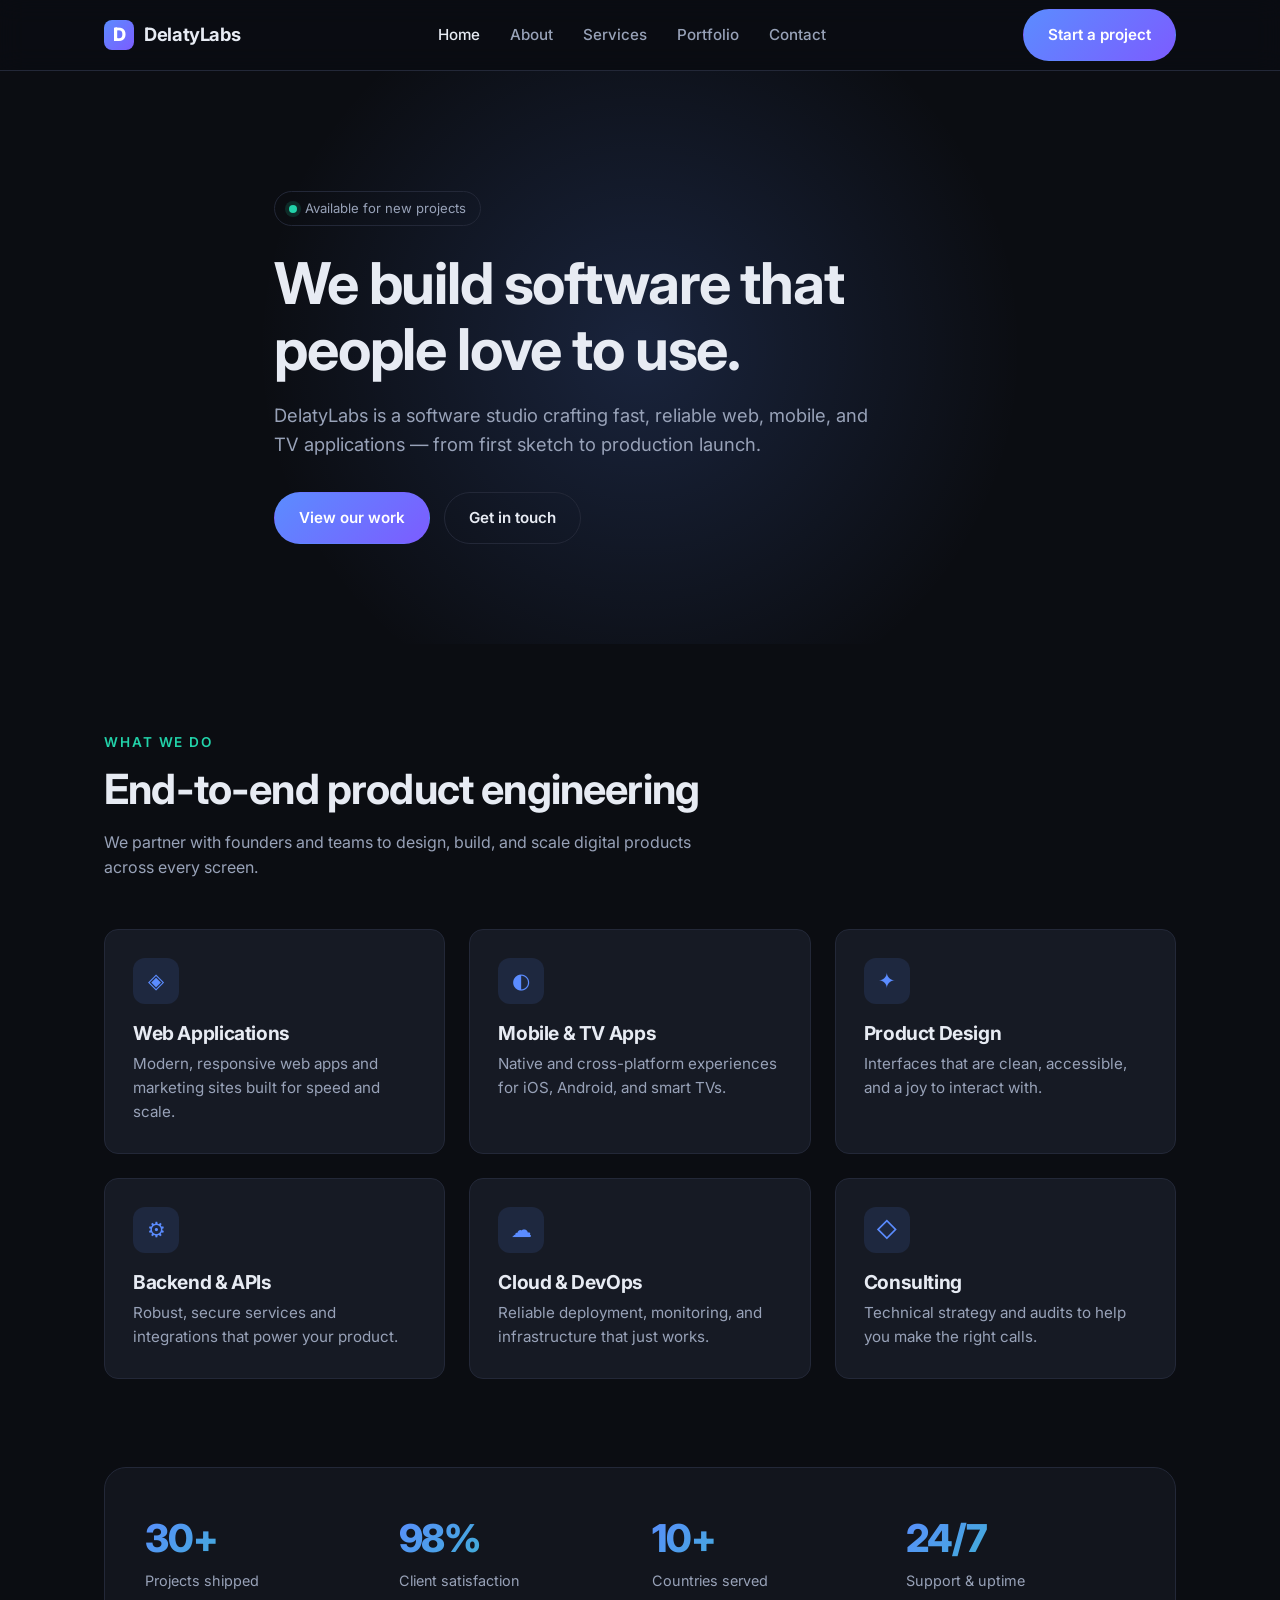
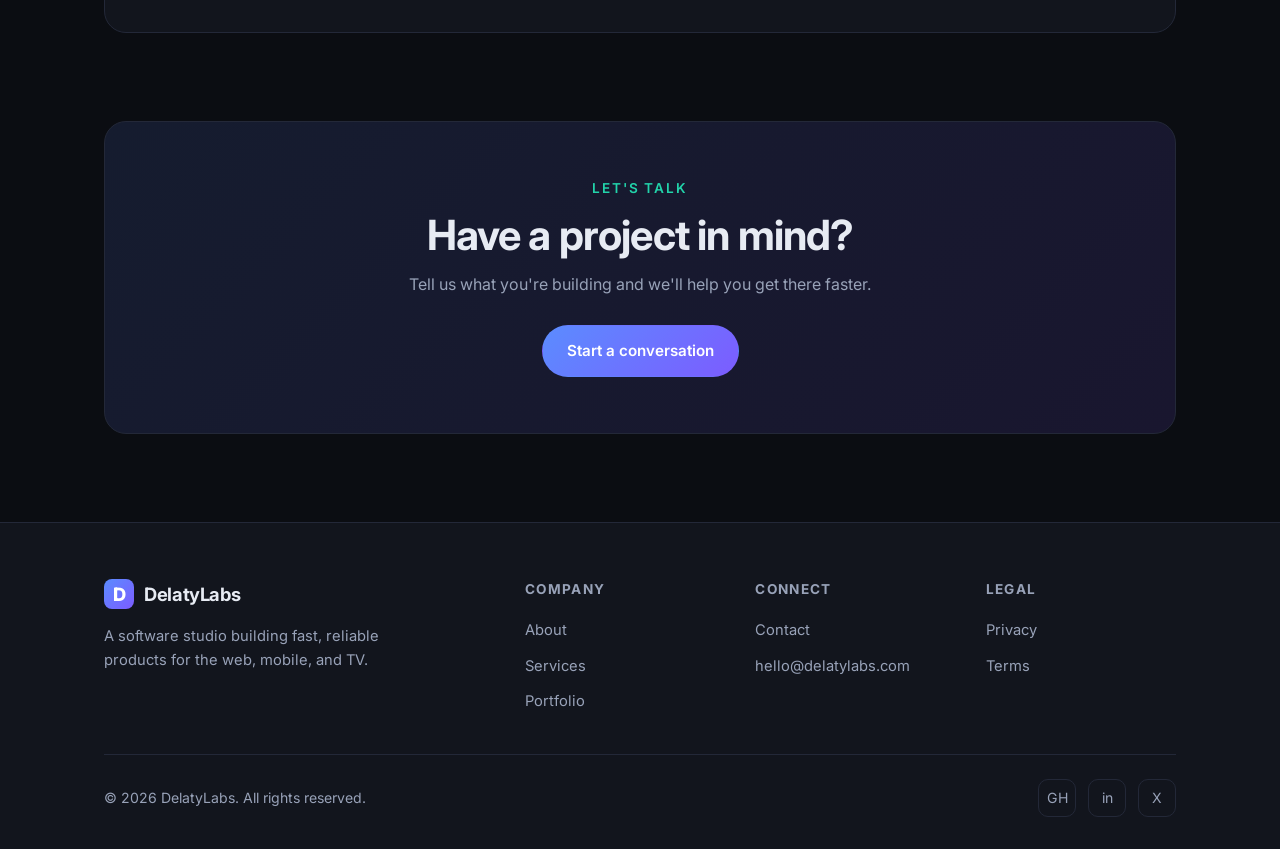
==== index.html @ 39e1c79d "feat: initial DelatyLabs company website (home, about, services, portfolio, contact)" ====
<!DOCTYPE html>
<html lang="en">
  <head>
    <meta charset="UTF-8" />
    <meta name="viewport" content="width=device-width, initial-scale=1.0" />
    <title>DelatyLabs — Software Studio</title>
    <meta
      name="description"
      content="DelatyLabs is a software studio building web, mobile, and TV applications with a focus on quality, speed, and craft."
    />
    <link rel="preconnect" href="https://fonts.googleapis.com" />
    <link rel="preconnect" href="https://fonts.gstatic.com" crossorigin />
    <link
      href="https://fonts.googleapis.com/css2?family=Inter:wght@400;500;600;700;800&display=swap"
      rel="stylesheet"
    />
    <link rel="stylesheet" href="css/styles.css" />
  </head>
  <body>
    <header class="site-header">
      <div class="container nav">
        <a href="index.html" class="brand">
          <span class="logo">D</span>
          DelatyLabs
        </a>
        <ul class="nav-links">
          <li><a href="index.html">Home</a></li>
          <li><a href="about.html">About</a></li>
          <li><a href="services.html">Services</a></li>
          <li><a href="portfolio.html">Portfolio</a></li>
          <li><a href="contact.html">Contact</a></li>
        </ul>
        <div class="nav-cta">
          <a href="contact.html" class="btn btn-primary">Start a project</a>
          <button class="nav-toggle" aria-label="Toggle menu">
            <svg viewBox="0 0 24 24" fill="none" stroke="currentColor" stroke-width="2">
              <line x1="3" y1="6" x2="21" y2="6" />
              <line x1="3" y1="12" x2="21" y2="12" />
              <line x1="3" y1="18" x2="21" y2="18" />
            </svg>
          </button>
        </div>
      </div>
    </header>

    <main>
      <!-- Hero -->
      <section class="hero">
        <div class="container hero-inner">
          <span class="badge"><span class="dot"></span> Available for new projects</span>
          <h1>We build software that people love to use.</h1>
          <p class="lead">
            DelatyLabs is a software studio crafting fast, reliable web, mobile, and TV
            applications — from first sketch to production launch.
          </p>
          <div class="btn-row">
            <a href="portfolio.html" class="btn btn-primary">View our work</a>
            <a href="contact.html" class="btn btn-ghost">Get in touch</a>
          </div>
        </div>
      </section>

      <!-- Services preview -->
      <section>
        <div class="container">
          <div class="section-head">
            <p class="eyebrow">What we do</p>
            <h2>End-to-end product engineering</h2>
            <p>
              We partner with founders and teams to design, build, and scale digital
              products across every screen.
            </p>
          </div>
          <div class="grid grid-3">
            <div class="card reveal">
              <div class="icon">◈</div>
              <h3>Web Applications</h3>
              <p>Modern, responsive web apps and marketing sites built for speed and scale.</p>
            </div>
            <div class="card reveal">
              <div class="icon">◐</div>
              <h3>Mobile & TV Apps</h3>
              <p>Native and cross-platform experiences for iOS, Android, and smart TVs.</p>
            </div>
            <div class="card reveal">
              <div class="icon">✦</div>
              <h3>Product Design</h3>
              <p>Interfaces that are clean, accessible, and a joy to interact with.</p>
            </div>
            <div class="card reveal">
              <div class="icon">⚙</div>
              <h3>Backend & APIs</h3>
              <p>Robust, secure services and integrations that power your product.</p>
            </div>
            <div class="card reveal">
              <div class="icon">☁</div>
              <h3>Cloud & DevOps</h3>
              <p>Reliable deployment, monitoring, and infrastructure that just works.</p>
            </div>
            <div class="card reveal">
              <div class="icon">◇</div>
              <h3>Consulting</h3>
              <p>Technical strategy and audits to help you make the right calls.</p>
            </div>
          </div>
        </div>
      </section>

      <!-- Stats -->
      <section style="padding-top: 0">
        <div class="container">
          <div class="stats reveal">
            <div class="stat"><div class="num">30+</div><div class="label">Projects shipped</div></div>
            <div class="stat"><div class="num">98%</div><div class="label">Client satisfaction</div></div>
            <div class="stat"><div class="num">10+</div><div class="label">Countries served</div></div>
            <div class="stat"><div class="num">24/7</div><div class="label">Support & uptime</div></div>
          </div>
        </div>
      </section>

      <!-- CTA -->
      <section style="padding-top: 0">
        <div class="container">
          <div class="cta-band reveal">
            <p class="eyebrow">Let's talk</p>
            <h2>Have a project in mind?</h2>
            <p style="max-width: 520px; margin: 0 auto 28px">
              Tell us what you're building and we'll help you get there faster.
            </p>
            <a href="contact.html" class="btn btn-primary">Start a conversation</a>
          </div>
        </div>
      </section>
    </main>

    <footer class="site-footer">
      <div class="container">
        <div class="footer-grid">
          <div>
            <a href="index.html" class="brand"><span class="logo">D</span> DelatyLabs</a>
            <p style="margin-top: 16px">
              A software studio building fast, reliable products for the web, mobile, and TV.
            </p>
          </div>
          <div class="footer-col">
            <h4>Company</h4>
            <ul>
              <li><a href="about.html">About</a></li>
              <li><a href="services.html">Services</a></li>
              <li><a href="portfolio.html">Portfolio</a></li>
            </ul>
          </div>
          <div class="footer-col">
            <h4>Connect</h4>
            <ul>
              <li><a href="contact.html">Contact</a></li>
              <li><a href="mailto:hello@delatylabs.com">hello@delatylabs.com</a></li>
            </ul>
          </div>
          <div class="footer-col">
            <h4>Legal</h4>
            <ul>
              <li><a href="#">Privacy</a></li>
              <li><a href="#">Terms</a></li>
            </ul>
          </div>
        </div>
        <div class="footer-bottom">
          <span>&copy; <span id="year">2026</span> DelatyLabs. All rights reserved.</span>
          <div class="socials">
            <a href="#" aria-label="GitHub">GH</a>
            <a href="#" aria-label="LinkedIn">in</a>
            <a href="#" aria-label="X">X</a>
          </div>
        </div>
      </div>
    </footer>

    <script src="js/main.js"></script>
  </body>
</html>
---- css/styles.css ----
:root {
  --bg: #0b0d12;
  --bg-elev: #12151d;
  --bg-card: #161a24;
  --border: #232838;
  --text: #e7ebf3;
  --text-muted: #98a2b8;
  --brand: #5b8cff;
  --brand-2: #7c5cff;
  --accent: #22d3aa;
  --radius: 14px;
  --radius-lg: 22px;
  --max: 1120px;
  --shadow: 0 10px 40px rgba(0, 0, 0, 0.35);
  --font: "Inter", -apple-system, BlinkMacSystemFont, "Segoe UI", Roboto, Helvetica, Arial, sans-serif;
}

* {
  box-sizing: border-box;
}

html {
  scroll-behavior: smooth;
}

body {
  margin: 0;
  font-family: var(--font);
  background: var(--bg);
  color: var(--text);
  line-height: 1.6;
  -webkit-font-smoothing: antialiased;
}

a {
  color: inherit;
  text-decoration: none;
}

img {
  max-width: 100%;
  display: block;
}

.container {
  width: 100%;
  max-width: var(--max);
  margin: 0 auto;
  padding: 0 24px;
}

section {
  padding: 88px 0;
}

.eyebrow {
  color: var(--accent);
  font-weight: 600;
  font-size: 0.85rem;
  letter-spacing: 0.14em;
  text-transform: uppercase;
  margin: 0 0 12px;
}

h1,
h2,
h3 {
  line-height: 1.15;
  margin: 0 0 16px;
  font-weight: 700;
  letter-spacing: -0.02em;
}

h1 {
  font-size: clamp(2.2rem, 5vw, 3.6rem);
}

h2 {
  font-size: clamp(1.8rem, 3.5vw, 2.6rem);
}

p {
  color: var(--text-muted);
}

.lead {
  font-size: 1.15rem;
  max-width: 620px;
}

/* Buttons */
.btn {
  display: inline-flex;
  align-items: center;
  gap: 8px;
  padding: 13px 24px;
  border-radius: 999px;
  font-weight: 600;
  font-size: 0.95rem;
  cursor: pointer;
  border: 1px solid transparent;
  transition: transform 0.15s ease, background 0.2s ease, border-color 0.2s ease;
}

.btn:hover {
  transform: translateY(-2px);
}

.btn-primary {
  background: linear-gradient(135deg, var(--brand), var(--brand-2));
  color: #fff;
}

.btn-ghost {
  background: transparent;
  border-color: var(--border);
  color: var(--text);
}

.btn-ghost:hover {
  border-color: var(--brand);
}

/* Header / Nav */
.site-header {
  position: sticky;
  top: 0;
  z-index: 50;
  background: rgba(11, 13, 18, 0.72);
  backdrop-filter: blur(12px);
  border-bottom: 1px solid var(--border);
}

.nav {
  display: flex;
  align-items: center;
  justify-content: space-between;
  height: 70px;
}

.brand {
  display: flex;
  align-items: center;
  gap: 10px;
  font-weight: 700;
  font-size: 1.15rem;
  letter-spacing: -0.02em;
}

.brand .logo {
  width: 30px;
  height: 30px;
  border-radius: 8px;
  background: linear-gradient(135deg, var(--brand), var(--brand-2));
  display: grid;
  place-items: center;
  color: #fff;
  font-weight: 800;
}

.nav-links {
  display: flex;
  align-items: center;
  gap: 30px;
  list-style: none;
  margin: 0;
  padding: 0;
}

.nav-links a {
  color: var(--text-muted);
  font-size: 0.95rem;
  font-weight: 500;
  transition: color 0.2s ease;
}

.nav-links a:hover,
.nav-links a.active {
  color: var(--text);
}

.nav-cta {
  display: flex;
  align-items: center;
  gap: 14px;
}

.nav-toggle {
  display: none;
  background: none;
  border: none;
  color: var(--text);
  cursor: pointer;
  padding: 6px;
}

.nav-toggle svg {
  width: 26px;
  height: 26px;
}

/* Hero */
.hero {
  position: relative;
  padding: 120px 0 100px;
  overflow: hidden;
}

.hero::before {
  content: "";
  position: absolute;
  top: -30%;
  left: 50%;
  transform: translateX(-50%);
  width: 900px;
  height: 900px;
  background: radial-gradient(circle, rgba(91, 140, 255, 0.18), transparent 60%);
  pointer-events: none;
}

.hero-inner {
  position: relative;
  max-width: 780px;
}

.hero .btn-row {
  display: flex;
  gap: 14px;
  margin-top: 32px;
  flex-wrap: wrap;
}

.badge {
  display: inline-flex;
  align-items: center;
  gap: 8px;
  padding: 6px 14px;
  border: 1px solid var(--border);
  border-radius: 999px;
  font-size: 0.82rem;
  color: var(--text-muted);
  margin-bottom: 24px;
}

.badge .dot {
  width: 8px;
  height: 8px;
  border-radius: 50%;
  background: var(--accent);
  box-shadow: 0 0 0 4px rgba(34, 211, 170, 0.15);
}

/* Grid helpers */
.grid {
  display: grid;
  gap: 24px;
}

.grid-2 {
  grid-template-columns: repeat(2, 1fr);
}

.grid-3 {
  grid-template-columns: repeat(3, 1fr);
}

.section-head {
  max-width: 640px;
  margin-bottom: 48px;
}

.section-head.center {
  margin-left: auto;
  margin-right: auto;
  text-align: center;
}

/* Cards */
.card {
  background: var(--bg-card);
  border: 1px solid var(--border);
  border-radius: var(--radius);
  padding: 28px;
  transition: transform 0.2s ease, border-color 0.2s ease;
}

.card:hover {
  transform: translateY(-4px);
  border-color: rgba(91, 140, 255, 0.5);
}

.card .icon {
  width: 46px;
  height: 46px;
  border-radius: 12px;
  background: rgba(91, 140, 255, 0.12);
  color: var(--brand);
  display: grid;
  place-items: center;
  margin-bottom: 18px;
  font-size: 1.3rem;
}

.card h3 {
  font-size: 1.2rem;
  margin-bottom: 8px;
}

.card p {
  margin: 0;
  font-size: 0.95rem;
}

/* Stats */
.stats {
  display: grid;
  grid-template-columns: repeat(4, 1fr);
  gap: 24px;
  border: 1px solid var(--border);
  border-radius: var(--radius-lg);
  padding: 40px;
  background: var(--bg-elev);
}

.stat .num {
  font-size: 2.4rem;
  font-weight: 800;
  letter-spacing: -0.03em;
  background: linear-gradient(135deg, var(--brand), var(--accent));
  -webkit-background-clip: text;
  background-clip: text;
  -webkit-text-fill-color: transparent;
}

.stat .label {
  color: var(--text-muted);
  font-size: 0.9rem;
}

/* Portfolio */
.portfolio-grid {
  display: grid;
  grid-template-columns: repeat(3, 1fr);
  gap: 24px;
}

.project {
  position: relative;
  border-radius: var(--radius);
  overflow: hidden;
  border: 1px solid var(--border);
  background: var(--bg-card);
}

.project .thumb {
  aspect-ratio: 16 / 10;
  background: linear-gradient(135deg, #1b2030, #232a3d);
  display: grid;
  place-items: center;
  font-size: 2.4rem;
  color: var(--brand);
}

.project .body {
  padding: 20px;
}

.project .tag {
  font-size: 0.78rem;
  color: var(--accent);
  text-transform: uppercase;
  letter-spacing: 0.1em;
  font-weight: 600;
}

.project h3 {
  font-size: 1.1rem;
  margin: 6px 0 8px;
}

.project p {
  margin: 0;
  font-size: 0.9rem;
}

.filters {
  display: flex;
  gap: 10px;
  flex-wrap: wrap;
  margin-bottom: 36px;
}

.filter {
  padding: 8px 18px;
  border-radius: 999px;
  border: 1px solid var(--border);
  background: transparent;
  color: var(--text-muted);
  font-size: 0.9rem;
  cursor: pointer;
  transition: all 0.2s ease;
}

.filter.active,
.filter:hover {
  color: #fff;
  border-color: var(--brand);
  background: rgba(91, 140, 255, 0.12);
}

/* About */
.split {
  display: grid;
  grid-template-columns: 1.1fr 0.9fr;
  gap: 56px;
  align-items: center;
}

.value-list {
  list-style: none;
  padding: 0;
  margin: 24px 0 0;
  display: grid;
  gap: 16px;
}

.value-list li {
  display: flex;
  gap: 14px;
  align-items: flex-start;
}

.value-list .check {
  flex: none;
  width: 24px;
  height: 24px;
  border-radius: 50%;
  background: rgba(34, 211, 170, 0.15);
  color: var(--accent);
  display: grid;
  place-items: center;
  font-size: 0.8rem;
  margin-top: 3px;
}

.value-list strong {
  color: var(--text);
}

.media-frame {
  border-radius: var(--radius-lg);
  border: 1px solid var(--border);
  background: linear-gradient(135deg, #151a26, #1d2436);
  aspect-ratio: 4 / 5;
  display: grid;
  place-items: center;
  font-size: 5rem;
  box-shadow: var(--shadow);
}

.team-grid {
  display: grid;
  grid-template-columns: repeat(3, 1fr);
  gap: 24px;
}

.team-card {
  text-align: center;
  background: var(--bg-card);
  border: 1px solid var(--border);
  border-radius: var(--radius);
  padding: 30px 24px;
}

.avatar {
  width: 84px;
  height: 84px;
  border-radius: 50%;
  margin: 0 auto 16px;
  background: linear-gradient(135deg, var(--brand), var(--brand-2));
  display: grid;
  place-items: center;
  font-size: 1.6rem;
  font-weight: 700;
  color: #fff;
}

.team-card h3 {
  font-size: 1.05rem;
  margin-bottom: 2px;
}

.team-card .role {
  color: var(--accent);
  font-size: 0.85rem;
}

/* Contact */
.contact-grid {
  display: grid;
  grid-template-columns: 0.9fr 1.1fr;
  gap: 48px;
  align-items: start;
}

.info-item {
  display: flex;
  gap: 16px;
  align-items: flex-start;
  margin-bottom: 26px;
}

.info-item .icon {
  flex: none;
  width: 44px;
  height: 44px;
  border-radius: 12px;
  background: rgba(91, 140, 255, 0.12);
  color: var(--brand);
  display: grid;
  place-items: center;
}

.info-item h3 {
  font-size: 1rem;
  margin: 0 0 2px;
}

.info-item p,
.info-item a {
  margin: 0;
  color: var(--text-muted);
  font-size: 0.95rem;
}

.form {
  background: var(--bg-card);
  border: 1px solid var(--border);
  border-radius: var(--radius-lg);
  padding: 34px;
}

.field {
  margin-bottom: 20px;
}

.field label {
  display: block;
  font-size: 0.88rem;
  font-weight: 500;
  margin-bottom: 8px;
}

.field input,
.field textarea {
  width: 100%;
  padding: 13px 16px;
  border-radius: 10px;
  border: 1px solid var(--border);
  background: var(--bg);
  color: var(--text);
  font-family: inherit;
  font-size: 0.95rem;
  transition: border-color 0.2s ease;
}

.field input:focus,
.field textarea:focus {
  outline: none;
  border-color: var(--brand);
}

.field textarea {
  resize: vertical;
  min-height: 130px;
}

.form-note {
  font-size: 0.85rem;
  margin-top: 8px;
}

.form-status {
  margin-top: 14px;
  font-size: 0.9rem;
  color: var(--accent);
  min-height: 20px;
}

/* CTA band */
.cta-band {
  border: 1px solid var(--border);
  border-radius: var(--radius-lg);
  padding: 56px;
  text-align: center;
  background: linear-gradient(135deg, rgba(91, 140, 255, 0.12), rgba(124, 92, 255, 0.12));
}

.cta-band h2 {
  margin-bottom: 12px;
}

/* Footer */
.site-footer {
  border-top: 1px solid var(--border);
  padding: 56px 0 32px;
  background: var(--bg-elev);
}

.footer-grid {
  display: grid;
  grid-template-columns: 2fr 1fr 1fr 1fr;
  gap: 40px;
  margin-bottom: 40px;
}

.footer-grid p {
  font-size: 0.92rem;
  max-width: 280px;
}

.footer-col h4 {
  font-size: 0.85rem;
  text-transform: uppercase;
  letter-spacing: 0.1em;
  color: var(--text-muted);
  margin: 0 0 16px;
}

.footer-col ul {
  list-style: none;
  padding: 0;
  margin: 0;
  display: grid;
  gap: 10px;
}

.footer-col a {
  color: var(--text-muted);
  font-size: 0.92rem;
  transition: color 0.2s ease;
}

.footer-col a:hover {
  color: var(--text);
}

.footer-bottom {
  display: flex;
  justify-content: space-between;
  align-items: center;
  padding-top: 24px;
  border-top: 1px solid var(--border);
  color: var(--text-muted);
  font-size: 0.88rem;
  flex-wrap: wrap;
  gap: 12px;
}

.socials {
  display: flex;
  gap: 12px;
}

.socials a {
  width: 38px;
  height: 38px;
  border-radius: 10px;
  border: 1px solid var(--border);
  display: grid;
  place-items: center;
  color: var(--text-muted);
  transition: all 0.2s ease;
}

.socials a:hover {
  color: #fff;
  border-color: var(--brand);
}

/* Page hero (inner pages) */
.page-hero {
  padding: 80px 0 40px;
  text-align: center;
}

.page-hero p {
  max-width: 560px;
  margin: 0 auto;
}

/* Reveal animation */
.reveal {
  opacity: 0;
  transform: translateY(20px);
  transition: opacity 0.6s ease, transform 0.6s ease;
}

.reveal.visible {
  opacity: 1;
  transform: none;
}

/* Responsive */
@media (max-width: 900px) {
  .grid-3,
  .portfolio-grid,
  .team-grid {
    grid-template-columns: repeat(2, 1fr);
  }

  .split,
  .contact-grid {
    grid-template-columns: 1fr;
    gap: 36px;
  }

  .stats {
    grid-template-columns: repeat(2, 1fr);
  }

  .footer-grid {
    grid-template-columns: 1fr 1fr;
    gap: 30px;
  }
}

@media (max-width: 640px) {
  section {
    padding: 60px 0;
  }

  .nav-links,
  .nav-cta .btn {
    display: none;
  }

  .nav-toggle {
    display: block;
  }

  .nav-links.open {
    display: flex;
    position: absolute;
    top: 70px;
    left: 0;
    right: 0;
    flex-direction: column;
    background: var(--bg-elev);
    border-bottom: 1px solid var(--border);
    padding: 20px 24px;
    gap: 18px;
  }

  .grid-2,
  .grid-3,
  .portfolio-grid,
  .team-grid {
    grid-template-columns: 1fr;
  }

  .cta-band {
    padding: 40px 24px;
  }

  .stats {
    padding: 28px;
  }
}
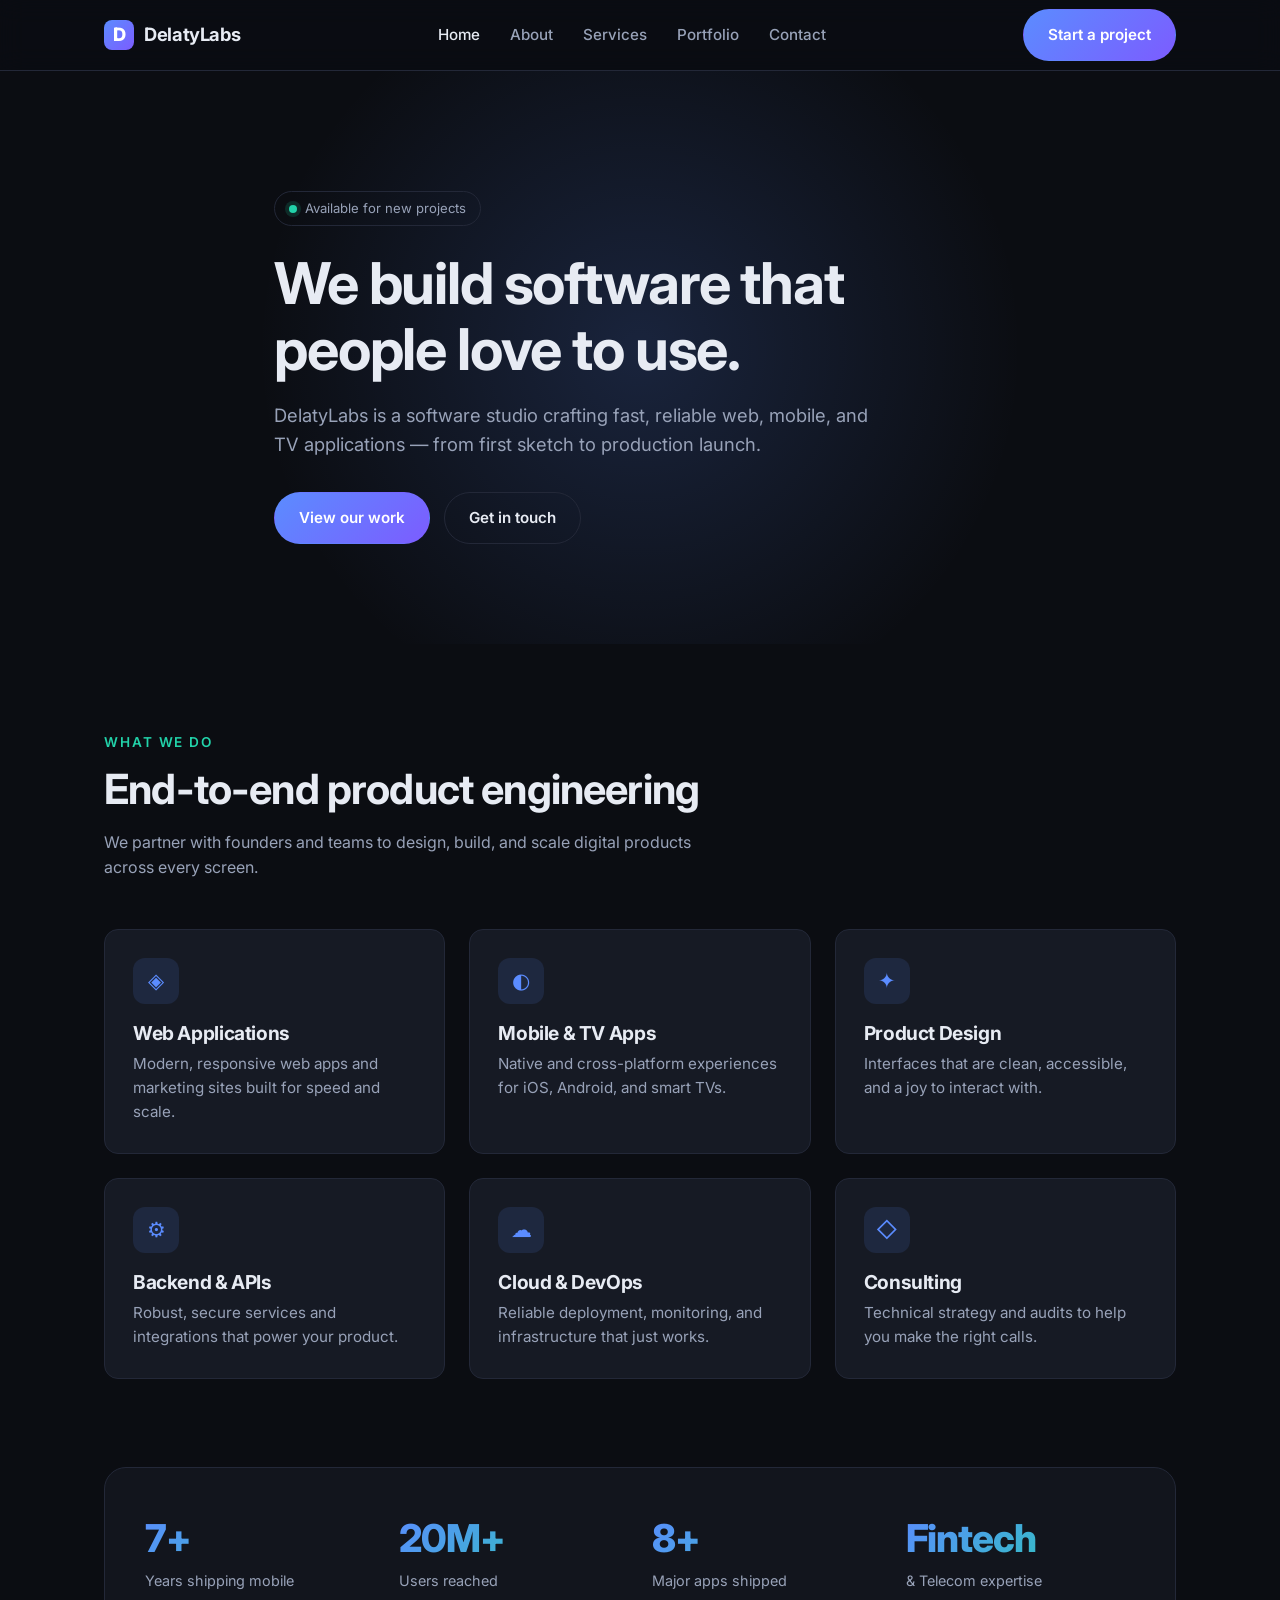
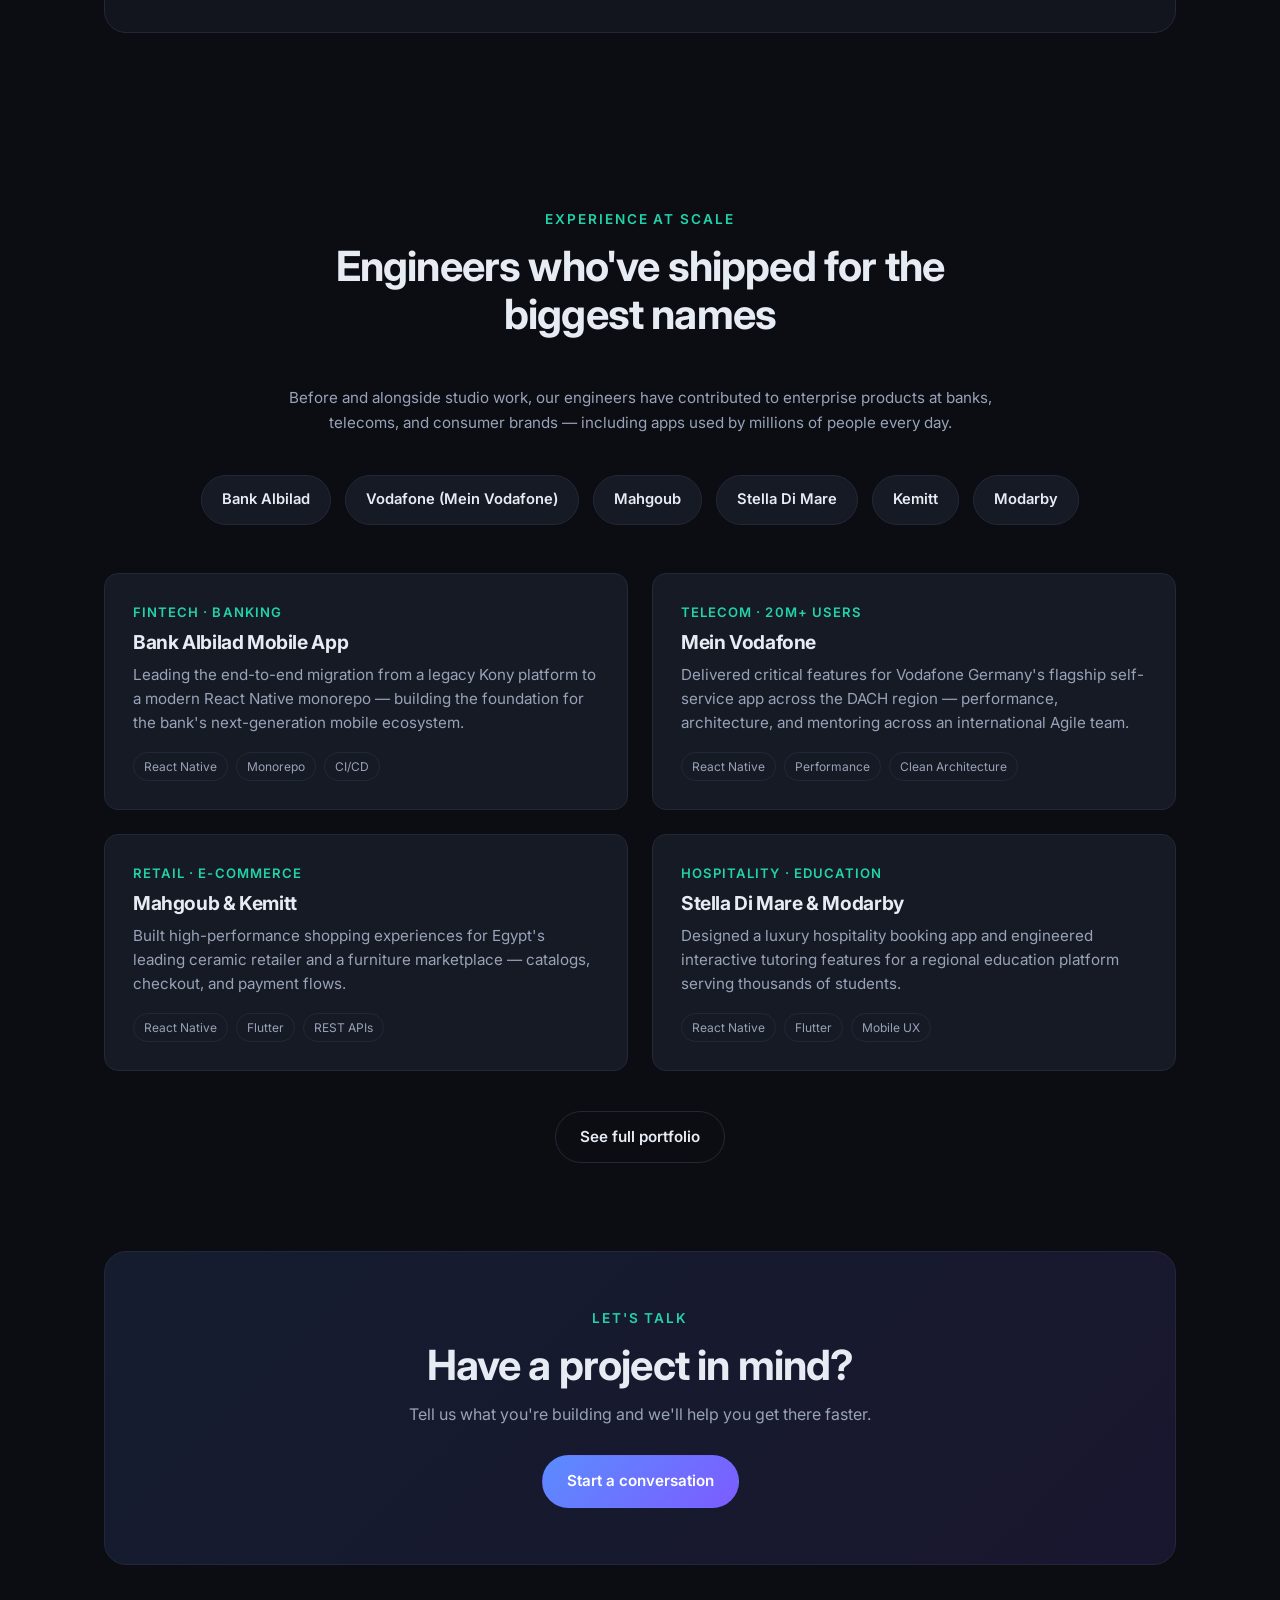
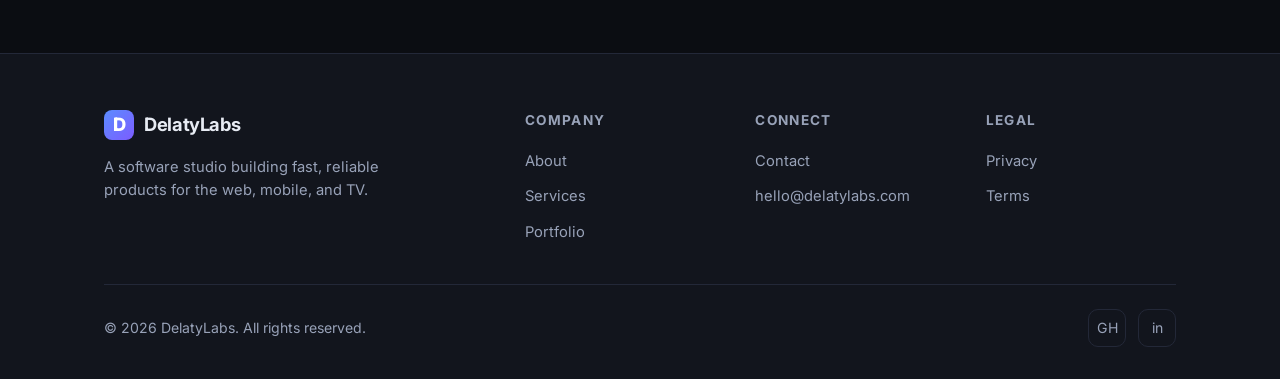
==== commit 50189456: "feat: add enterprise experience section and CV projects to portfolio Showcase work engineers contrib" ====
--- a/index.html
+++ b/index.html
@@ -110,10 +110,94 @@
       <section style="padding-top: 0">
         <div class="container">
           <div class="stats reveal">
-            <div class="stat"><div class="num">30+</div><div class="label">Projects shipped</div></div>
-            <div class="stat"><div class="num">98%</div><div class="label">Client satisfaction</div></div>
-            <div class="stat"><div class="num">10+</div><div class="label">Countries served</div></div>
-            <div class="stat"><div class="num">24/7</div><div class="label">Support & uptime</div></div>
+            <div class="stat"><div class="num">7+</div><div class="label">Years shipping mobile</div></div>
+            <div class="stat"><div class="num">20M+</div><div class="label">Users reached</div></div>
+            <div class="stat"><div class="num">8+</div><div class="label">Major apps shipped</div></div>
+            <div class="stat"><div class="num">Fintech</div><div class="label">&amp; Telecom expertise</div></div>
+          </div>
+        </div>
+      </section>
+
+      <!-- Experience at scale -->
+      <section>
+        <div class="container">
+          <div class="section-head center">
+            <p class="eyebrow">Experience at scale</p>
+            <h2>Engineers who've shipped for the biggest names</h2>
+          </div>
+          <p class="experience-note">
+            Before and alongside studio work, our engineers have contributed to
+            enterprise products at banks, telecoms, and consumer brands — including
+            apps used by millions of people every day.
+          </p>
+          <div class="client-strip reveal">
+            <span class="client-chip">Bank Albilad</span>
+            <span class="client-chip">Vodafone (Mein Vodafone)</span>
+            <span class="client-chip">Mahgoub</span>
+            <span class="client-chip">Stella Di Mare</span>
+            <span class="client-chip">Kemitt</span>
+            <span class="client-chip">Modarby</span>
+          </div>
+          <div class="experience-grid">
+            <article class="experience-card reveal">
+              <p class="role">Fintech · Banking</p>
+              <h3>Bank Albilad Mobile App</h3>
+              <p>
+                Leading the end-to-end migration from a legacy Kony platform to a
+                modern React Native monorepo — building the foundation for the bank's
+                next-generation mobile ecosystem.
+              </p>
+              <div class="stack">
+                <span>React Native</span>
+                <span>Monorepo</span>
+                <span>CI/CD</span>
+              </div>
+            </article>
+            <article class="experience-card reveal">
+              <p class="role">Telecom · 20M+ users</p>
+              <h3>Mein Vodafone</h3>
+              <p>
+                Delivered critical features for Vodafone Germany's flagship
+                self-service app across the DACH region — performance, architecture,
+                and mentoring across an international Agile team.
+              </p>
+              <div class="stack">
+                <span>React Native</span>
+                <span>Performance</span>
+                <span>Clean Architecture</span>
+              </div>
+            </article>
+            <article class="experience-card reveal">
+              <p class="role">Retail · E-commerce</p>
+              <h3>Mahgoub &amp; Kemitt</h3>
+              <p>
+                Built high-performance shopping experiences for Egypt's leading
+                ceramic retailer and a furniture marketplace — catalogs, checkout,
+                and payment flows.
+              </p>
+              <div class="stack">
+                <span>React Native</span>
+                <span>Flutter</span>
+                <span>REST APIs</span>
+              </div>
+            </article>
+            <article class="experience-card reveal">
+              <p class="role">Hospitality · Education</p>
+              <h3>Stella Di Mare &amp; Modarby</h3>
+              <p>
+                Designed a luxury hospitality booking app and engineered interactive
+                tutoring features for a regional education platform serving thousands
+                of students.
+              </p>
+              <div class="stack">
+                <span>React Native</span>
+                <span>Flutter</span>
+                <span>Mobile UX</span>
+              </div>
+            </article>
+          </div>
+          <div style="text-align: center; margin-top: 40px">
+            <a href="portfolio.html" class="btn btn-ghost">See full portfolio</a>
           </div>
         </div>
       </section>
@@ -168,9 +252,8 @@
         <div class="footer-bottom">
           <span>&copy; <span id="year">2026</span> DelatyLabs. All rights reserved.</span>
           <div class="socials">
-            <a href="#" aria-label="GitHub">GH</a>
-            <a href="#" aria-label="LinkedIn">in</a>
-            <a href="#" aria-label="X">X</a>
+            <a href="https://github.com/Abdelaty" aria-label="GitHub" target="_blank" rel="noopener">GH</a>
+            <a href="https://linkedin.com/in/abdelaty" aria-label="LinkedIn" target="_blank" rel="noopener">in</a>
           </div>
         </div>
       </div>
--- a/css/styles.css
+++ b/css/styles.css
@@ -383,6 +383,91 @@
   font-size: 0.9rem;
 }
 
+.project .meta {
+  margin-top: 12px;
+  font-size: 0.78rem;
+  color: var(--text-muted);
+}
+
+/* Experience / clients strip */
+.experience-note {
+  max-width: 720px;
+  margin: 0 auto 40px;
+  text-align: center;
+  font-size: 0.95rem;
+}
+
+.client-strip {
+  display: flex;
+  flex-wrap: wrap;
+  justify-content: center;
+  gap: 14px;
+  margin-bottom: 48px;
+}
+
+.client-chip {
+  padding: 12px 20px;
+  border-radius: 999px;
+  border: 1px solid var(--border);
+  background: var(--bg-card);
+  font-weight: 600;
+  font-size: 0.92rem;
+  color: var(--text);
+}
+
+.experience-grid {
+  display: grid;
+  grid-template-columns: repeat(2, 1fr);
+  gap: 24px;
+}
+
+.experience-card {
+  background: var(--bg-card);
+  border: 1px solid var(--border);
+  border-radius: var(--radius);
+  padding: 28px;
+  transition: transform 0.2s ease, border-color 0.2s ease;
+}
+
+.experience-card:hover {
+  transform: translateY(-4px);
+  border-color: rgba(91, 140, 255, 0.5);
+}
+
+.experience-card .role {
+  color: var(--accent);
+  font-size: 0.82rem;
+  font-weight: 600;
+  text-transform: uppercase;
+  letter-spacing: 0.08em;
+  margin: 0 0 8px;
+}
+
+.experience-card h3 {
+  font-size: 1.2rem;
+  margin-bottom: 10px;
+}
+
+.experience-card p {
+  margin: 0;
+  font-size: 0.95rem;
+}
+
+.experience-card .stack {
+  display: flex;
+  flex-wrap: wrap;
+  gap: 8px;
+  margin-top: 16px;
+}
+
+.experience-card .stack span {
+  font-size: 0.75rem;
+  padding: 4px 10px;
+  border-radius: 999px;
+  border: 1px solid var(--border);
+  color: var(--text-muted);
+}
+
 .filters {
   display: flex;
   gap: 10px;
@@ -705,7 +790,8 @@
 @media (max-width: 900px) {
   .grid-3,
   .portfolio-grid,
-  .team-grid {
+  .team-grid,
+  .experience-grid {
     grid-template-columns: repeat(2, 1fr);
   }
 
@@ -755,7 +841,8 @@
   .grid-2,
   .grid-3,
   .portfolio-grid,
-  .team-grid {
+  .team-grid,
+  .experience-grid {
     grid-template-columns: 1fr;
   }
 
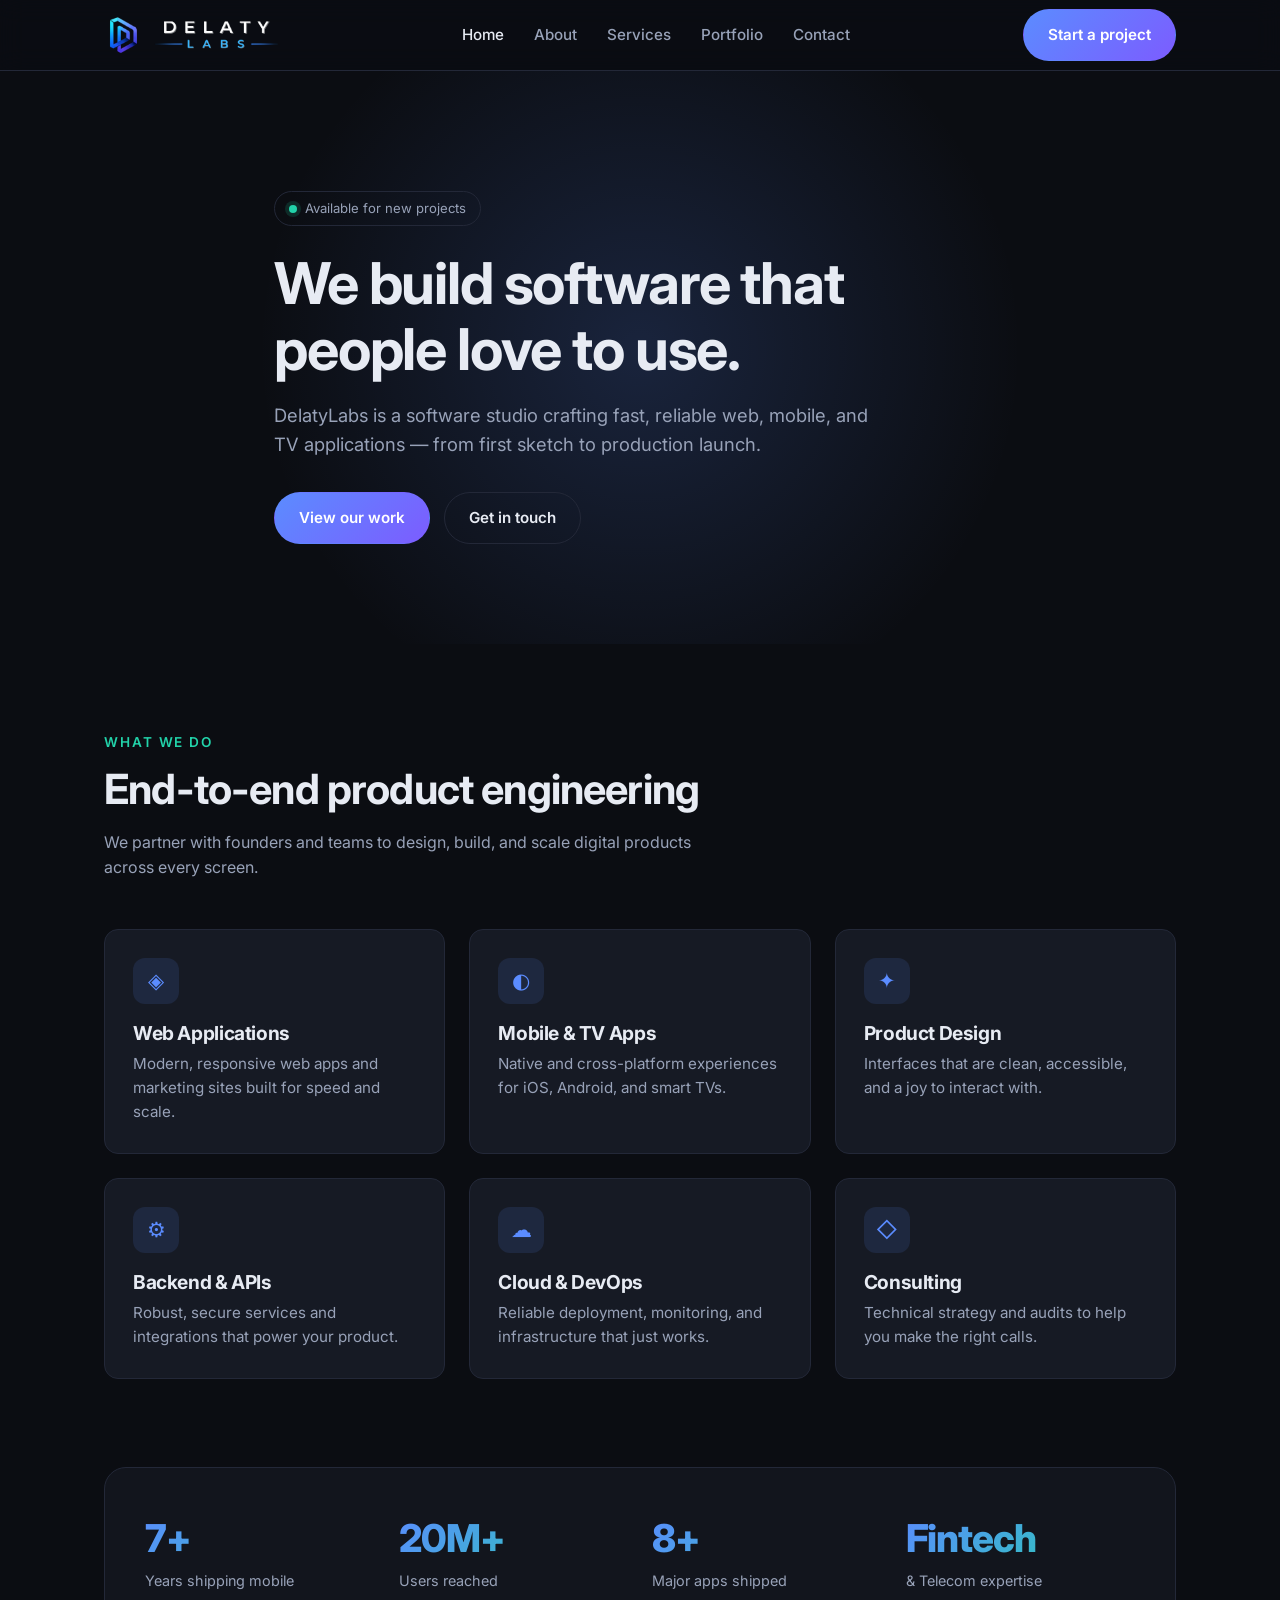
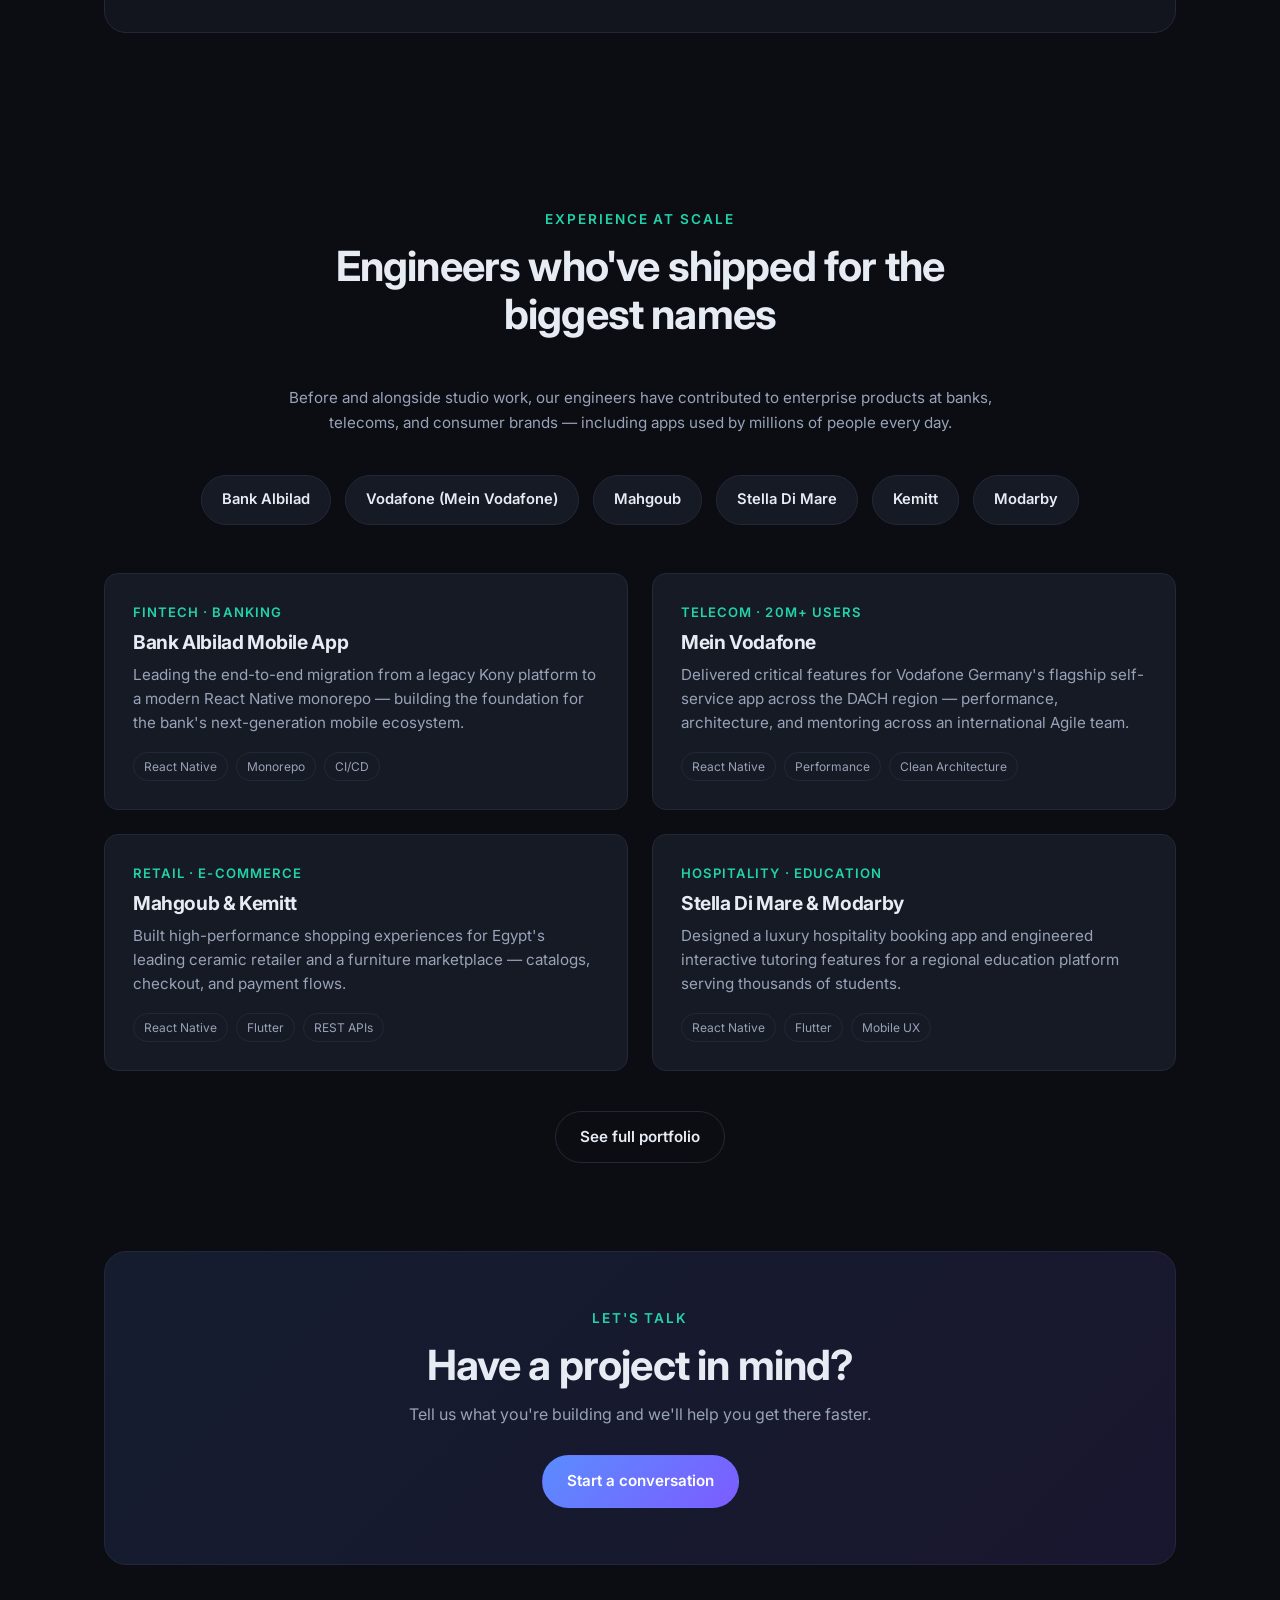
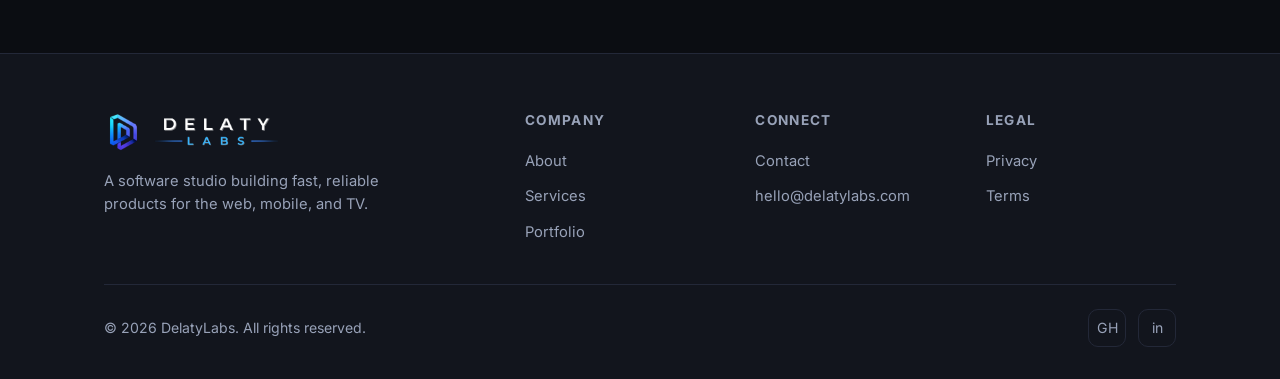
==== commit 3318109b: "Update website to Delaty Labs brand identity" ====
--- a/index.html
+++ b/index.html
@@ -14,14 +14,16 @@
       href="https://fonts.googleapis.com/css2?family=Inter:wght@400;500;600;700;800&display=swap"
       rel="stylesheet"
     />
+    <link rel="icon" type="image/svg+xml" href="assets/delaty-labs-mark.svg" />
+    <link rel="alternate icon" href="assets/favicon.ico" />
+    <link rel="apple-touch-icon" href="assets/apple-touch-icon.png" />
     <link rel="stylesheet" href="css/styles.css" />
   </head>
   <body>
     <header class="site-header">
       <div class="container nav">
         <a href="index.html" class="brand">
-          <span class="logo">D</span>
-          DelatyLabs
+          <img src="assets/delaty-labs-logo.svg" alt="Delaty Labs" class="brand-lockup" />
         </a>
         <ul class="nav-links">
           <li><a href="index.html">Home</a></li>
@@ -221,7 +223,7 @@
       <div class="container">
         <div class="footer-grid">
           <div>
-            <a href="index.html" class="brand"><span class="logo">D</span> DelatyLabs</a>
+            <a href="index.html" class="brand"><img src="assets/delaty-labs-logo.svg" alt="Delaty Labs" class="brand-lockup" /></a>
             <p style="margin-top: 16px">
               A software studio building fast, reliable products for the web, mobile, and TV.
             </p>
@@ -252,7 +254,7 @@
         <div class="footer-bottom">
           <span>&copy; <span id="year">2026</span> DelatyLabs. All rights reserved.</span>
           <div class="socials">
-            <a href="https://github.com/Abdelaty" aria-label="GitHub" target="_blank" rel="noopener">GH</a>
+            <a href="https://github.com/DelatyLabs" aria-label="GitHub" target="_blank" rel="noopener">GH</a>
             <a href="https://linkedin.com/in/abdelaty" aria-label="LinkedIn" target="_blank" rel="noopener">in</a>
           </div>
         </div>
--- a/css/styles.css
+++ b/css/styles.css
@@ -141,21 +141,15 @@
 .brand {
   display: flex;
   align-items: center;
-  gap: 10px;
-  font-weight: 700;
-  font-size: 1.15rem;
-  letter-spacing: -0.02em;
-}
-
-.brand .logo {
-  width: 30px;
-  height: 30px;
-  border-radius: 8px;
-  background: linear-gradient(135deg, var(--brand), var(--brand-2));
-  display: grid;
-  place-items: center;
-  color: #fff;
-  font-weight: 800;
+  min-width: 0;
+}
+
+.brand-lockup {
+  display: block;
+  width: 184px;
+  height: 44px;
+  object-fit: contain;
+  object-position: left center;
 }
 
 .nav-links {
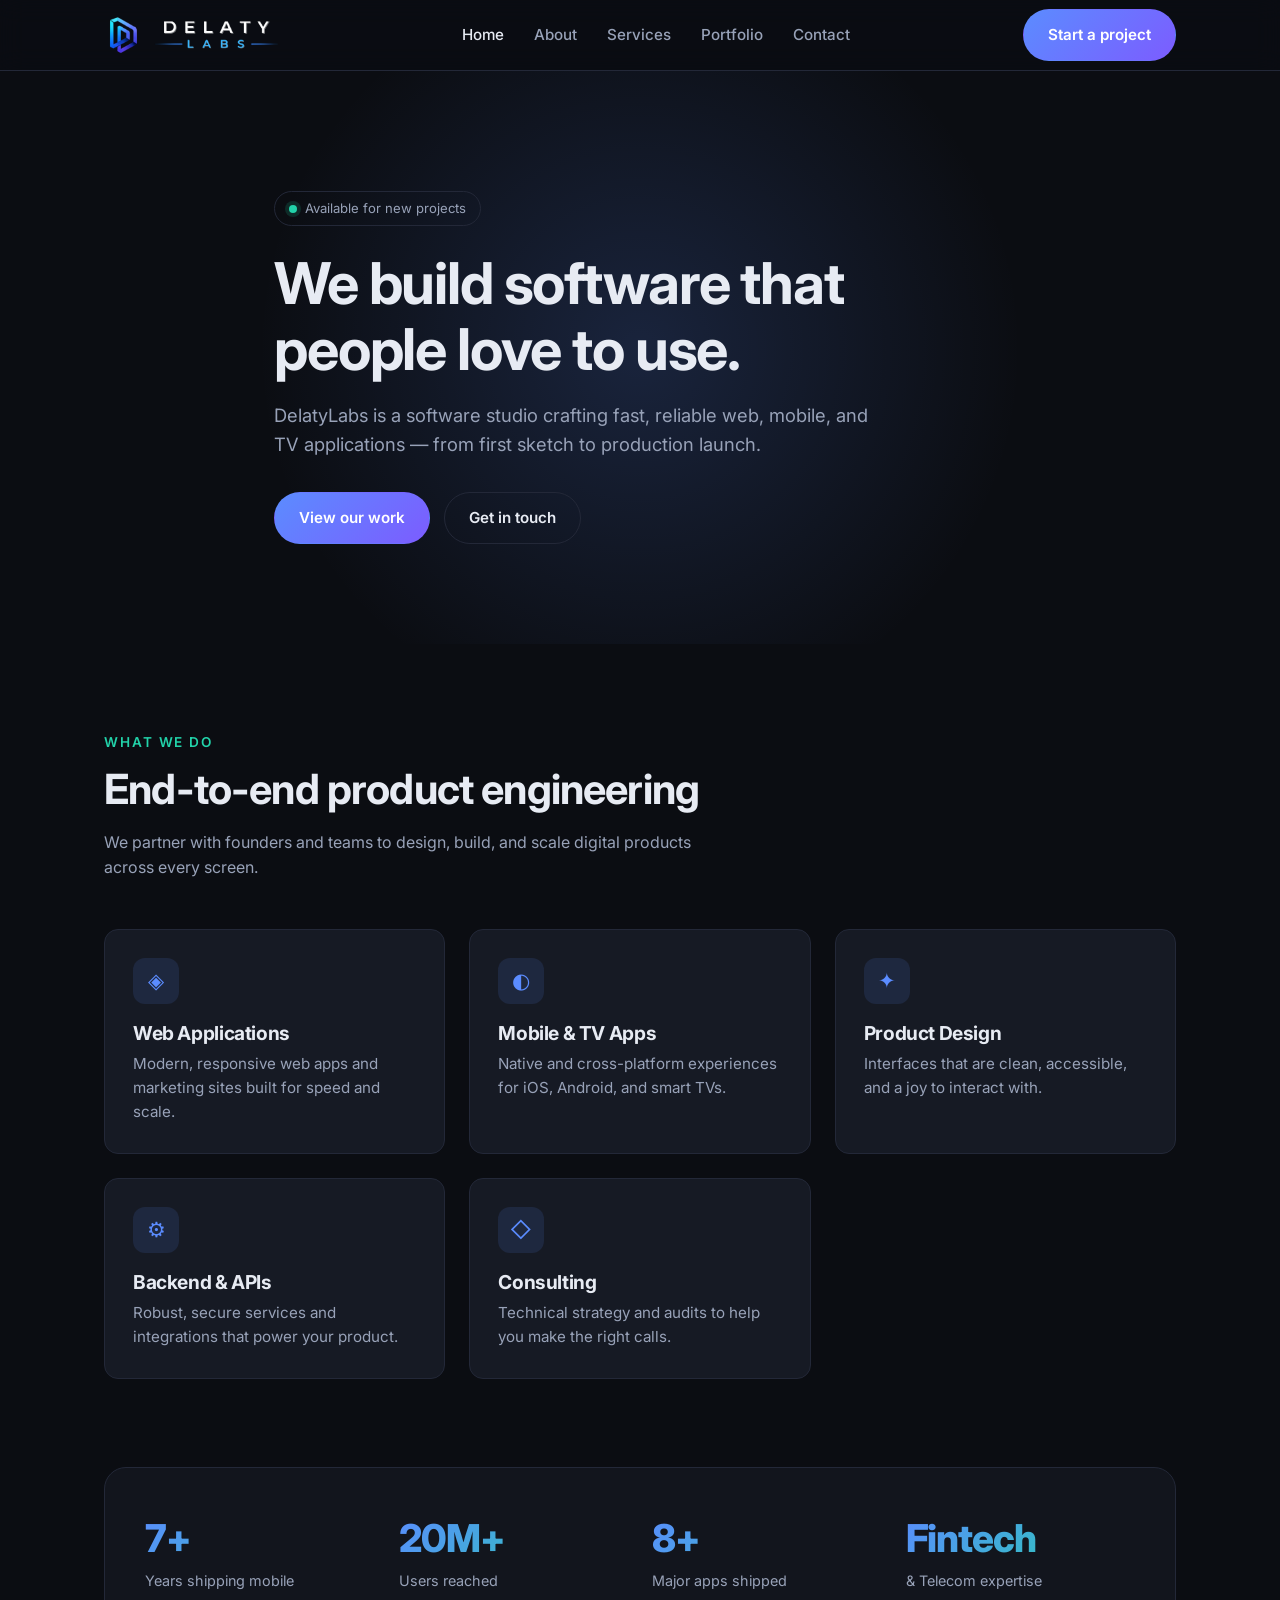
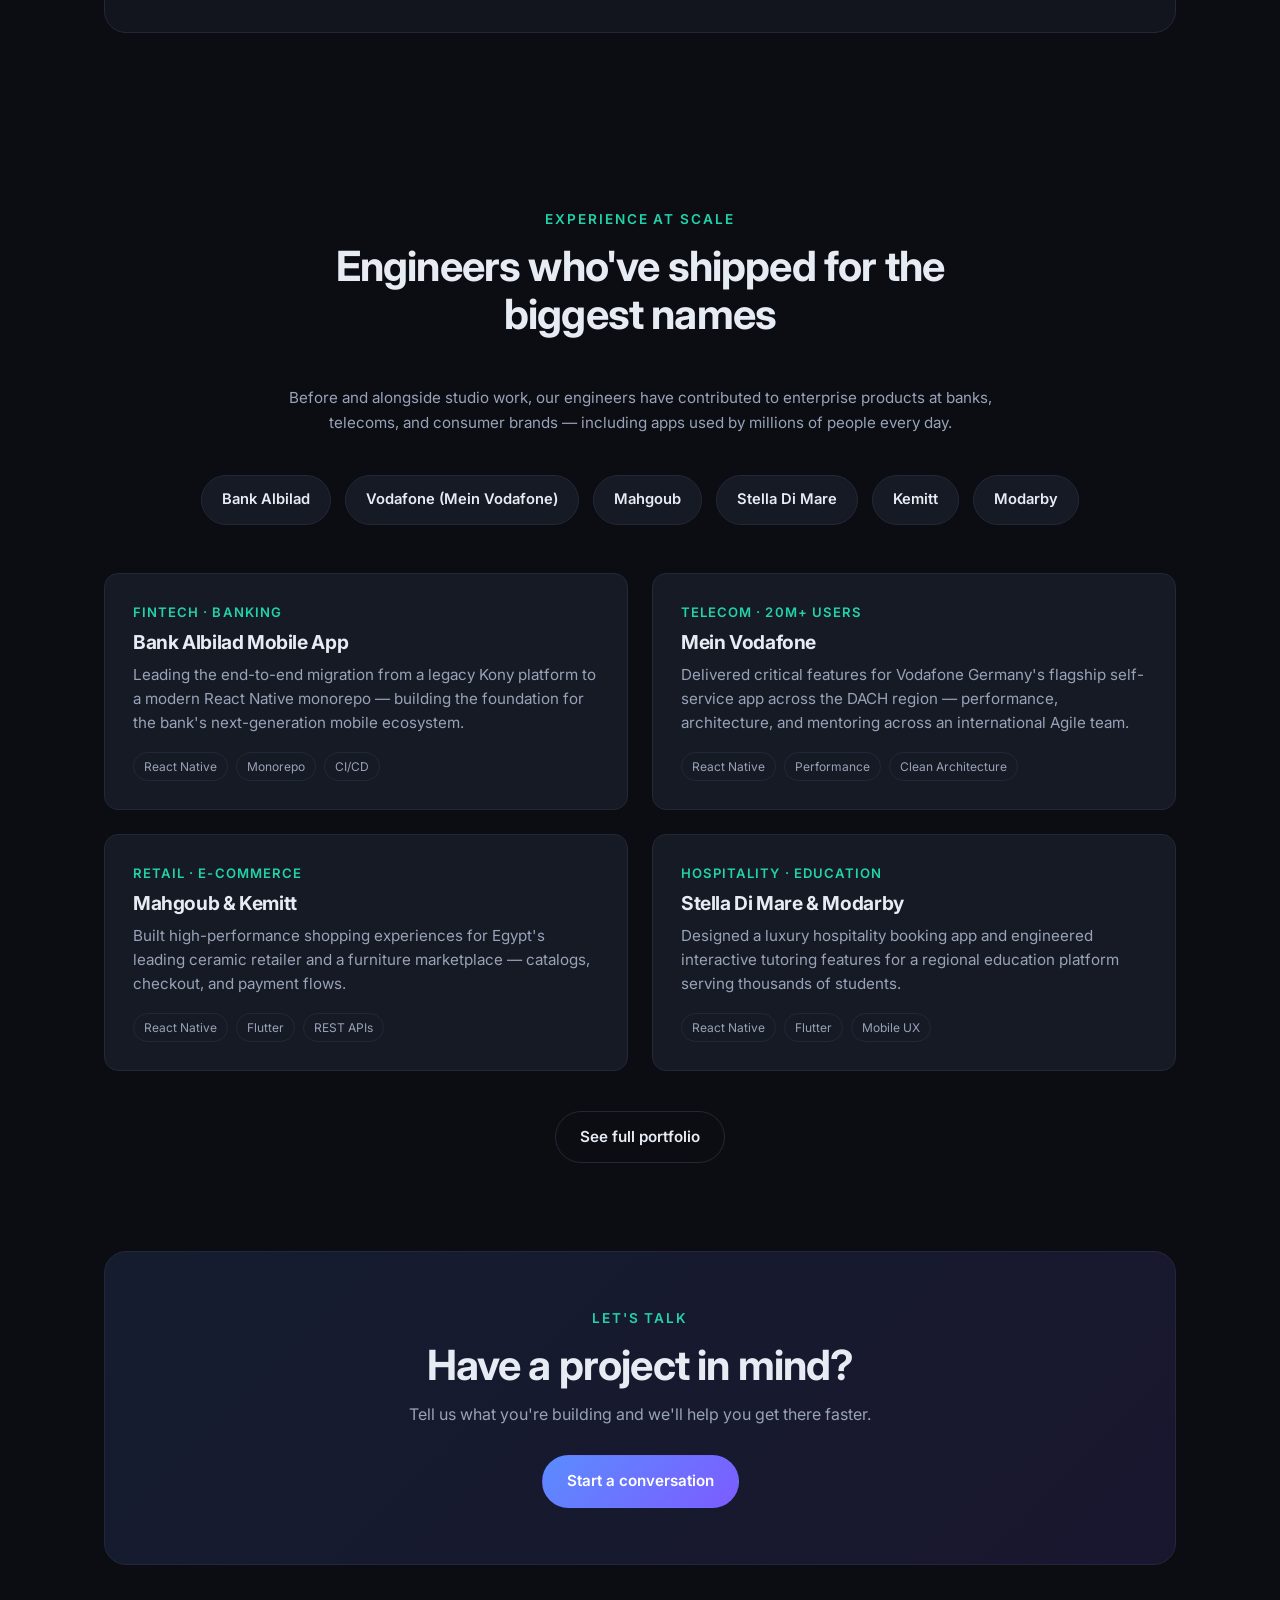
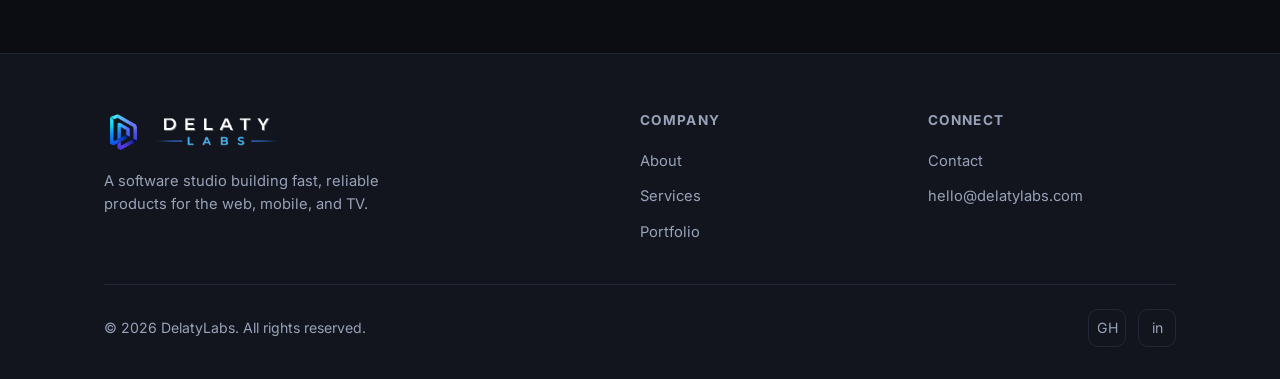
==== commit 5b6c89b3: "Improve portfolio, contact, and analytics" ====
--- a/index.html
+++ b/index.html
@@ -11,7 +11,7 @@
     <link rel="preconnect" href="https://fonts.googleapis.com" />
     <link rel="preconnect" href="https://fonts.gstatic.com" crossorigin />
     <link
-      href="https://fonts.googleapis.com/css2?family=Inter:wght@400;500;600;700;800&display=swap"
+      href="https://fonts.googleapis.com/css2?family=Inter:wght@400;500;600;700;800&amp;display=swap"
       rel="stylesheet"
     />
     <link rel="icon" type="image/svg+xml" href="assets/delaty-labs-mark.svg" />
@@ -25,7 +25,7 @@
         <a href="index.html" class="brand">
           <img src="assets/delaty-labs-logo.svg" alt="Delaty Labs" class="brand-lockup" />
         </a>
-        <ul class="nav-links">
+        <ul class="nav-links" id="primary-navigation">
           <li><a href="index.html">Home</a></li>
           <li><a href="about.html">About</a></li>
           <li><a href="services.html">Services</a></li>
@@ -34,7 +34,7 @@
         </ul>
         <div class="nav-cta">
           <a href="contact.html" class="btn btn-primary">Start a project</a>
-          <button class="nav-toggle" aria-label="Toggle menu">
+          <button type="button" class="nav-toggle" aria-label="Toggle menu" aria-expanded="false" aria-controls="primary-navigation">
             <svg viewBox="0 0 24 24" fill="none" stroke="currentColor" stroke-width="2">
               <line x1="3" y1="6" x2="21" y2="6" />
               <line x1="3" y1="12" x2="21" y2="12" />
@@ -81,7 +81,7 @@
             </div>
             <div class="card reveal">
               <div class="icon">◐</div>
-              <h3>Mobile & TV Apps</h3>
+              <h3>Mobile &amp; TV Apps</h3>
               <p>Native and cross-platform experiences for iOS, Android, and smart TVs.</p>
             </div>
             <div class="card reveal">
@@ -91,13 +91,8 @@
             </div>
             <div class="card reveal">
               <div class="icon">⚙</div>
-              <h3>Backend & APIs</h3>
+              <h3>Backend &amp; APIs</h3>
               <p>Robust, secure services and integrations that power your product.</p>
-            </div>
-            <div class="card reveal">
-              <div class="icon">☁</div>
-              <h3>Cloud & DevOps</h3>
-              <p>Reliable deployment, monitoring, and infrastructure that just works.</p>
             </div>
             <div class="card reveal">
               <div class="icon">◇</div>
@@ -243,24 +238,19 @@
               <li><a href="mailto:hello@delatylabs.com">hello@delatylabs.com</a></li>
             </ul>
           </div>
-          <div class="footer-col">
-            <h4>Legal</h4>
-            <ul>
-              <li><a href="#">Privacy</a></li>
-              <li><a href="#">Terms</a></li>
-            </ul>
-          </div>
         </div>
         <div class="footer-bottom">
           <span>&copy; <span id="year">2026</span> DelatyLabs. All rights reserved.</span>
           <div class="socials">
-            <a href="https://github.com/DelatyLabs" aria-label="GitHub" target="_blank" rel="noopener">GH</a>
-            <a href="https://linkedin.com/in/abdelaty" aria-label="LinkedIn" target="_blank" rel="noopener">in</a>
+            <a href="https://github.com/DelatyLabs" aria-label="Delaty Labs on GitHub" target="_blank" rel="noopener">GH</a>
+            <a href="https://www.linkedin.com/company/delatylabs/" aria-label="Delaty Labs on LinkedIn" target="_blank" rel="noopener">in</a>
           </div>
         </div>
       </div>
     </footer>
 
+    <script src="js/analytics-config.js"></script>
+    <script src="js/analytics.js"></script>
     <script src="js/main.js"></script>
   </body>
 </html>
--- a/css/styles.css
+++ b/css/styles.css
@@ -37,6 +37,14 @@
   text-decoration: none;
 }
 
+a:focus-visible,
+button:focus-visible,
+input:focus-visible,
+textarea:focus-visible {
+  outline: 3px solid rgba(34, 211, 170, 0.7);
+  outline-offset: 3px;
+}
+
 img {
   max-width: 100%;
   display: block;
@@ -344,19 +352,77 @@
   overflow: hidden;
   border: 1px solid var(--border);
   background: var(--bg-card);
-}
-
-.project .thumb {
+  display: flex;
+  flex-direction: column;
+  transition: transform 0.2s ease, border-color 0.2s ease;
+}
+
+.project:hover {
+  transform: translateY(-4px);
+  border-color: rgba(91, 140, 255, 0.5);
+}
+
+.project-media {
+  position: relative;
   aspect-ratio: 16 / 10;
   background: linear-gradient(135deg, #1b2030, #232a3d);
-  display: grid;
-  place-items: center;
-  font-size: 2.4rem;
-  color: var(--brand);
+  overflow: hidden;
+  display: block;
+}
+
+.project-shot {
+  width: 100%;
+  height: 100%;
+  object-fit: cover;
+  object-position: center top;
+  opacity: 0.82;
+  transform: scale(1.01);
+  transition: transform 0.35s ease, opacity 0.35s ease;
+}
+
+.project-shot.landscape {
+  object-position: center;
+}
+
+.project:hover .project-shot {
+  transform: scale(1.045);
+  opacity: 0.94;
+}
+
+.project-logo,
+.future-logo {
+  position: absolute;
+  left: 18px;
+  bottom: 18px;
+  width: 62px;
+  height: 62px;
+  object-fit: cover;
+  border-radius: 15px;
+  border: 2px solid rgba(255, 255, 255, 0.75);
+  box-shadow: 0 8px 24px rgba(0, 0, 0, 0.35);
+  background: #fff;
+}
+
+.store-label,
+.status-label {
+  position: absolute;
+  top: 16px;
+  right: 16px;
+  padding: 6px 10px;
+  border-radius: 999px;
+  color: #fff;
+  background: rgba(11, 13, 18, 0.76);
+  border: 1px solid rgba(255, 255, 255, 0.18);
+  backdrop-filter: blur(10px);
+  font-size: 0.72rem;
+  font-weight: 600;
 }
 
 .project .body {
   padding: 20px;
+  flex: 1;
+  display: flex;
+  flex-direction: column;
 }
 
 .project .tag {
@@ -381,6 +447,54 @@
   margin-top: 12px;
   font-size: 0.78rem;
   color: var(--text-muted);
+}
+
+.project-link {
+  display: inline-flex;
+  align-items: center;
+  gap: 6px;
+  width: fit-content;
+  margin-top: auto;
+  padding-top: 18px;
+  color: var(--text);
+  font-size: 0.86rem;
+  font-weight: 600;
+}
+
+.project-link:hover {
+  color: var(--accent);
+}
+
+.future-work {
+  padding-top: 20px;
+  background: linear-gradient(180deg, transparent, rgba(91, 140, 255, 0.05), transparent);
+}
+
+.future-project {
+  border-style: dashed;
+}
+
+.future-media {
+  background:
+    radial-gradient(circle at 30% 25%, rgba(34, 211, 170, 0.22), transparent 34%),
+    linear-gradient(135deg, #17202b, #202844);
+}
+
+.future-media .future-logo {
+  position: absolute;
+  inset: 50% auto auto 50%;
+  width: 92px;
+  height: 92px;
+  transform: translate(-50%, -50%);
+  border-radius: 24px;
+}
+
+.fresh-media {
+  background: linear-gradient(135deg, #153126, #234c39);
+}
+
+.ayahscape-media .project-logo {
+  background: #132033;
 }
 
 /* Experience / clients strip */
@@ -666,6 +780,55 @@
   min-height: 20px;
 }
 
+.honey-field {
+  position: absolute;
+  left: -9999px;
+  width: 1px;
+  height: 1px;
+  overflow: hidden;
+}
+
+.analytics-consent {
+  position: fixed;
+  z-index: 100;
+  left: 20px;
+  right: 20px;
+  bottom: 20px;
+  max-width: 760px;
+  margin: 0 auto;
+  padding: 20px;
+  display: flex;
+  align-items: center;
+  justify-content: space-between;
+  gap: 24px;
+  border: 1px solid var(--border);
+  border-radius: var(--radius);
+  background: rgba(18, 21, 29, 0.97);
+  box-shadow: var(--shadow);
+  backdrop-filter: blur(12px);
+}
+
+.analytics-consent strong {
+  display: block;
+  margin-bottom: 3px;
+}
+
+.analytics-consent p {
+  margin: 0;
+  font-size: 0.86rem;
+}
+
+.analytics-consent-actions {
+  display: flex;
+  flex: none;
+  gap: 10px;
+}
+
+.analytics-consent .btn {
+  padding: 10px 16px;
+  white-space: nowrap;
+}
+
 /* CTA band */
 .cta-band {
   border: 1px solid var(--border);
@@ -688,7 +851,7 @@
 
 .footer-grid {
   display: grid;
-  grid-template-columns: 2fr 1fr 1fr 1fr;
+  grid-template-columns: 2fr 1fr 1fr;
   gap: 40px;
   margin-bottom: 40px;
 }
@@ -721,6 +884,20 @@
 }
 
 .footer-col a:hover {
+  color: var(--text);
+}
+
+.footer-preferences {
+  padding: 0;
+  border: 0;
+  background: none;
+  color: var(--text-muted);
+  font: inherit;
+  font-size: 0.92rem;
+  cursor: pointer;
+}
+
+.footer-preferences:hover {
   color: var(--text);
 }
 
@@ -847,4 +1024,38 @@
   .stats {
     padding: 28px;
   }
-}
+
+  .analytics-consent {
+    align-items: stretch;
+    flex-direction: column;
+    gap: 16px;
+  }
+
+  .analytics-consent-actions {
+    width: 100%;
+  }
+
+  .analytics-consent-actions .btn {
+    flex: 1;
+    justify-content: center;
+  }
+}
+
+@media (prefers-reduced-motion: reduce) {
+  html {
+    scroll-behavior: auto;
+  }
+
+  *,
+  *::before,
+  *::after {
+    animation-duration: 0.01ms !important;
+    animation-iteration-count: 1 !important;
+    transition-duration: 0.01ms !important;
+  }
+
+  .reveal {
+    opacity: 1;
+    transform: none;
+  }
+}
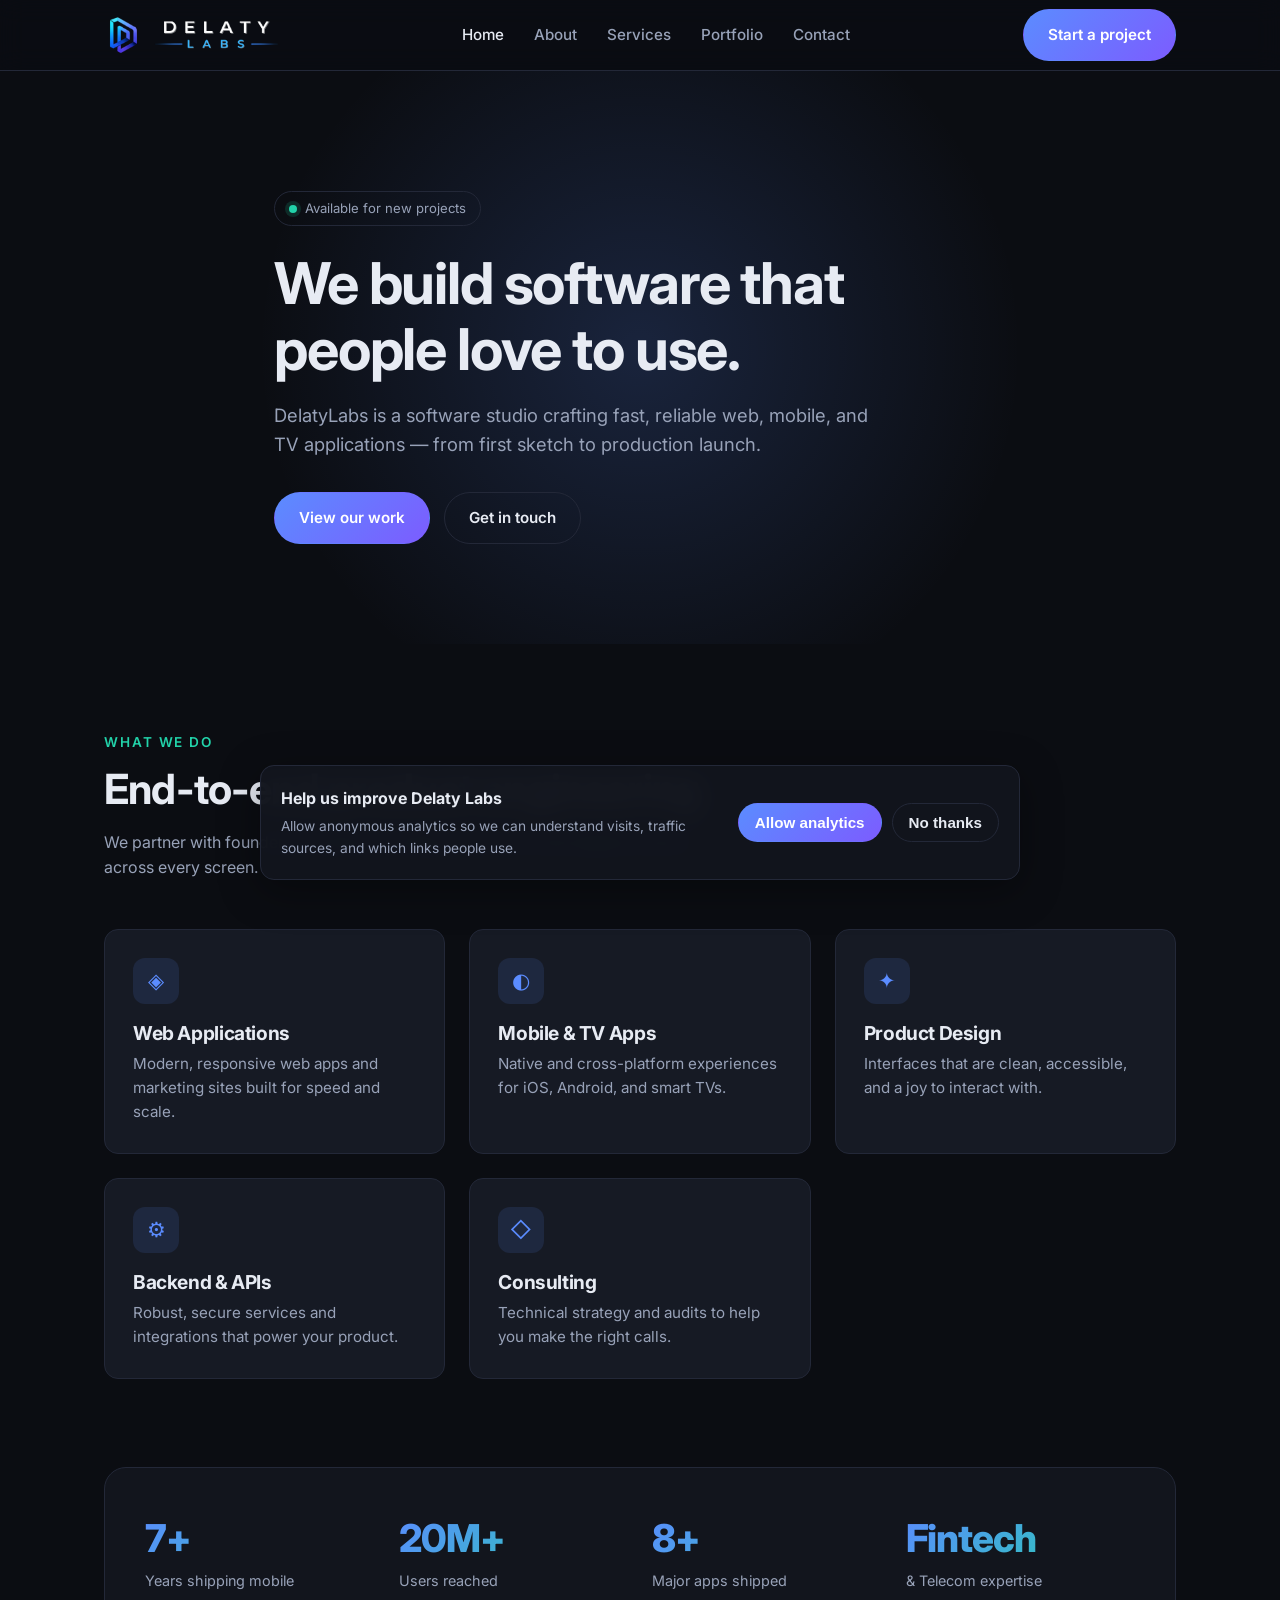
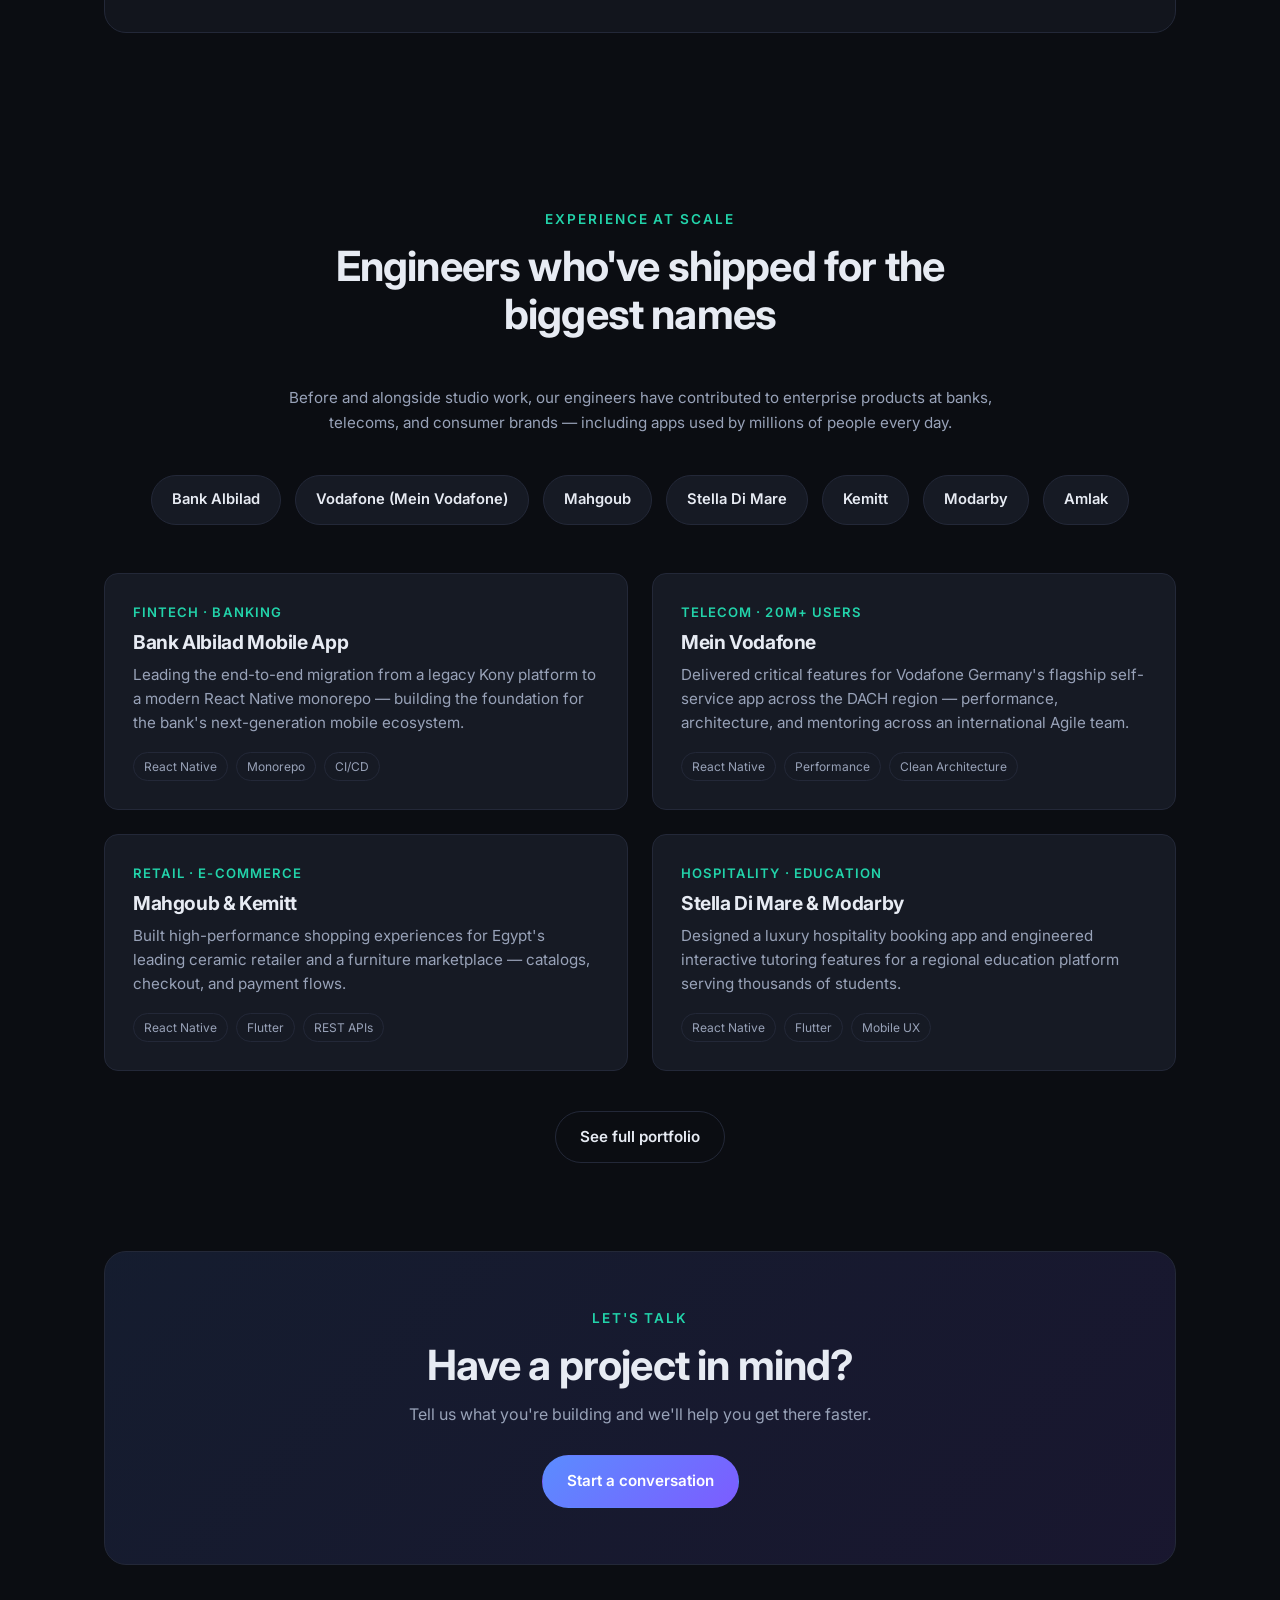
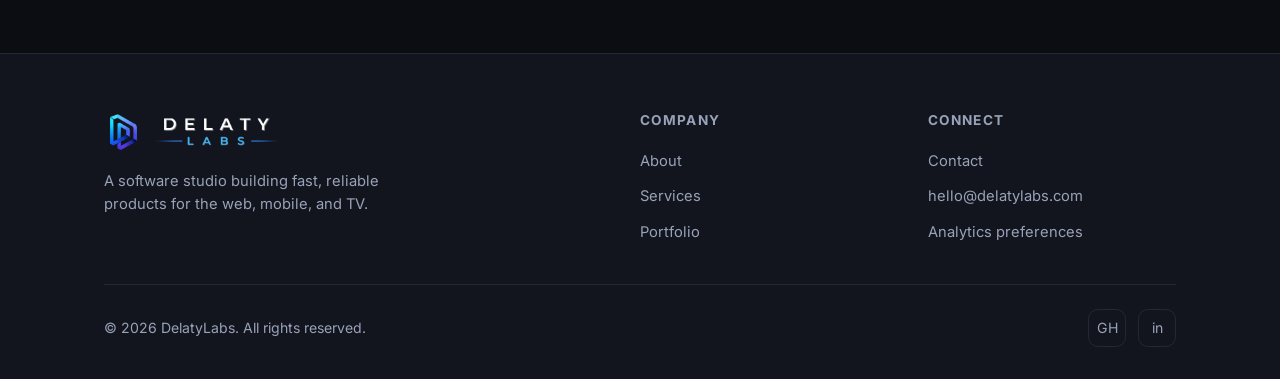
==== commit 550adb7b: "Add Amlak real estate app to the portfolio Surface the Arabic-first buy/sell/rent marketplace as a c" ====
--- a/index.html
+++ b/index.html
@@ -134,6 +134,7 @@
             <span class="client-chip">Stella Di Mare</span>
             <span class="client-chip">Kemitt</span>
             <span class="client-chip">Modarby</span>
+            <span class="client-chip">Amlak</span>
           </div>
           <div class="experience-grid">
             <article class="experience-card reveal">
